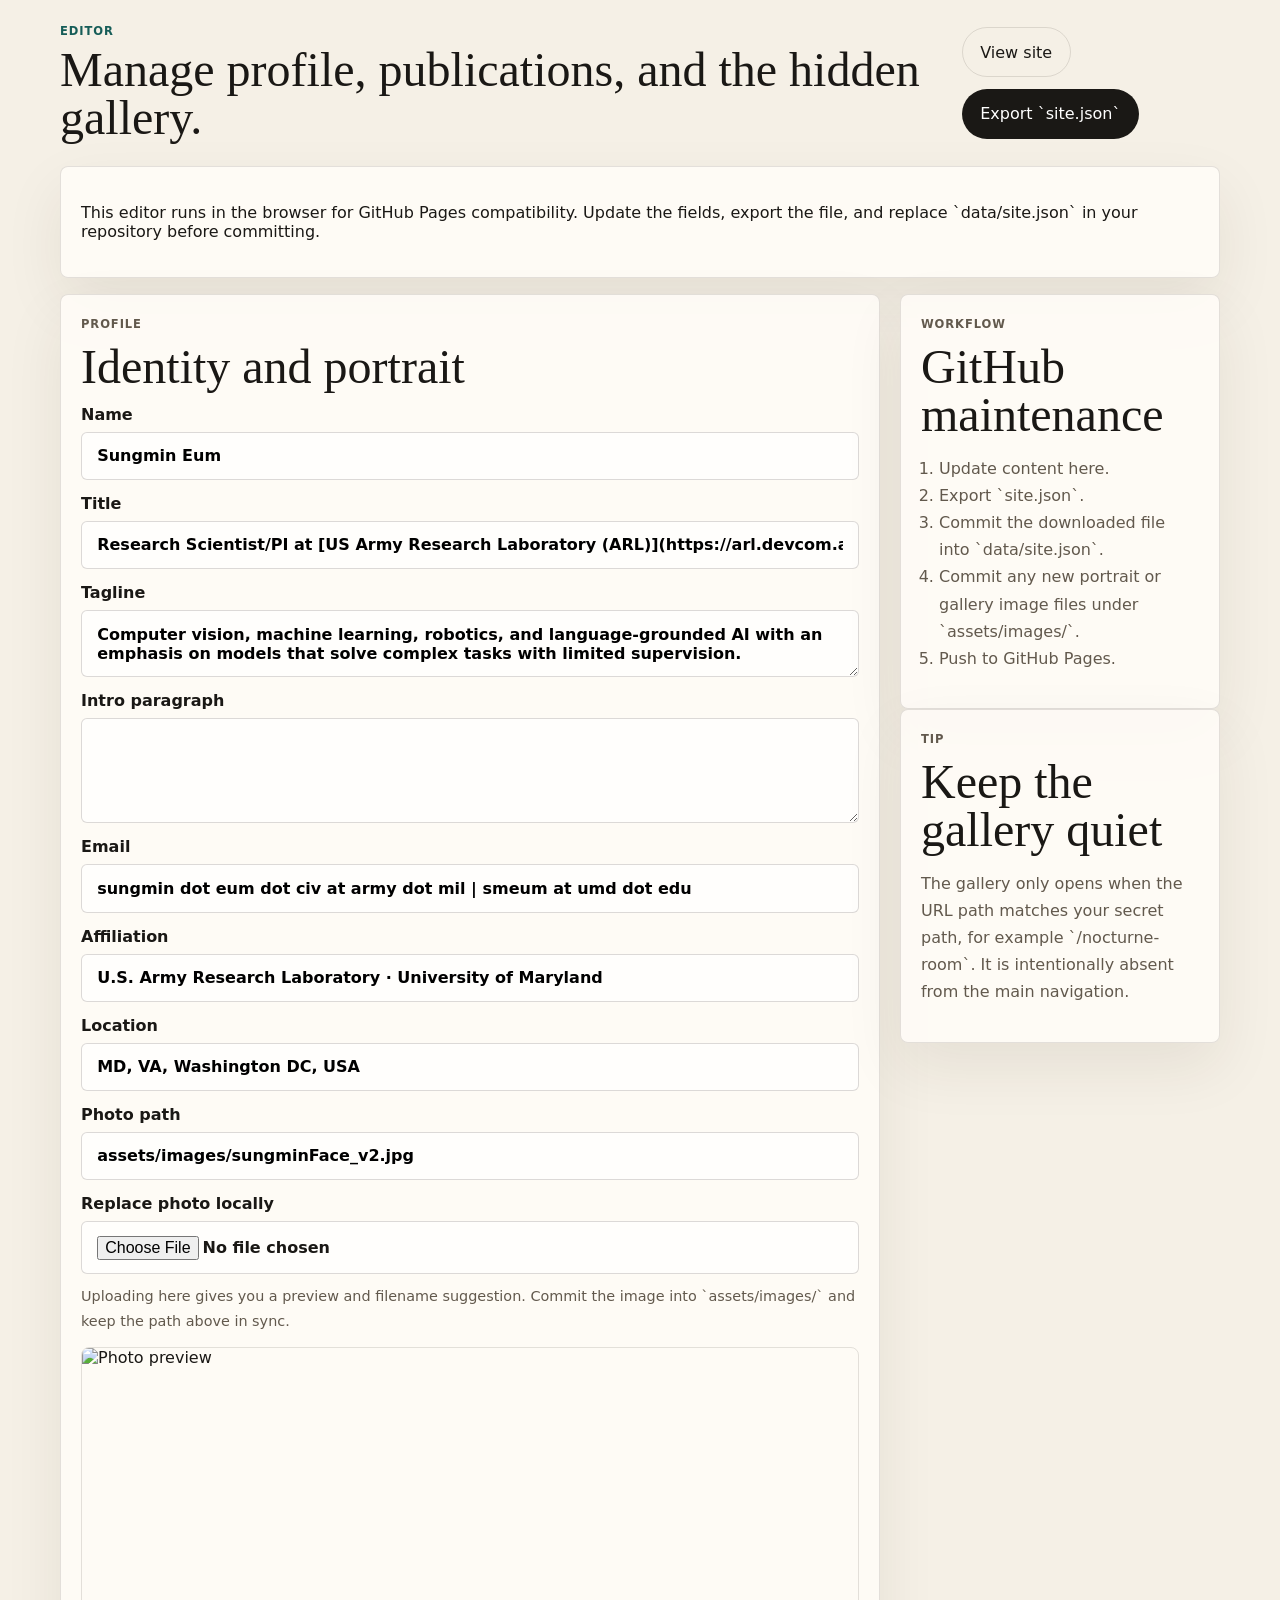
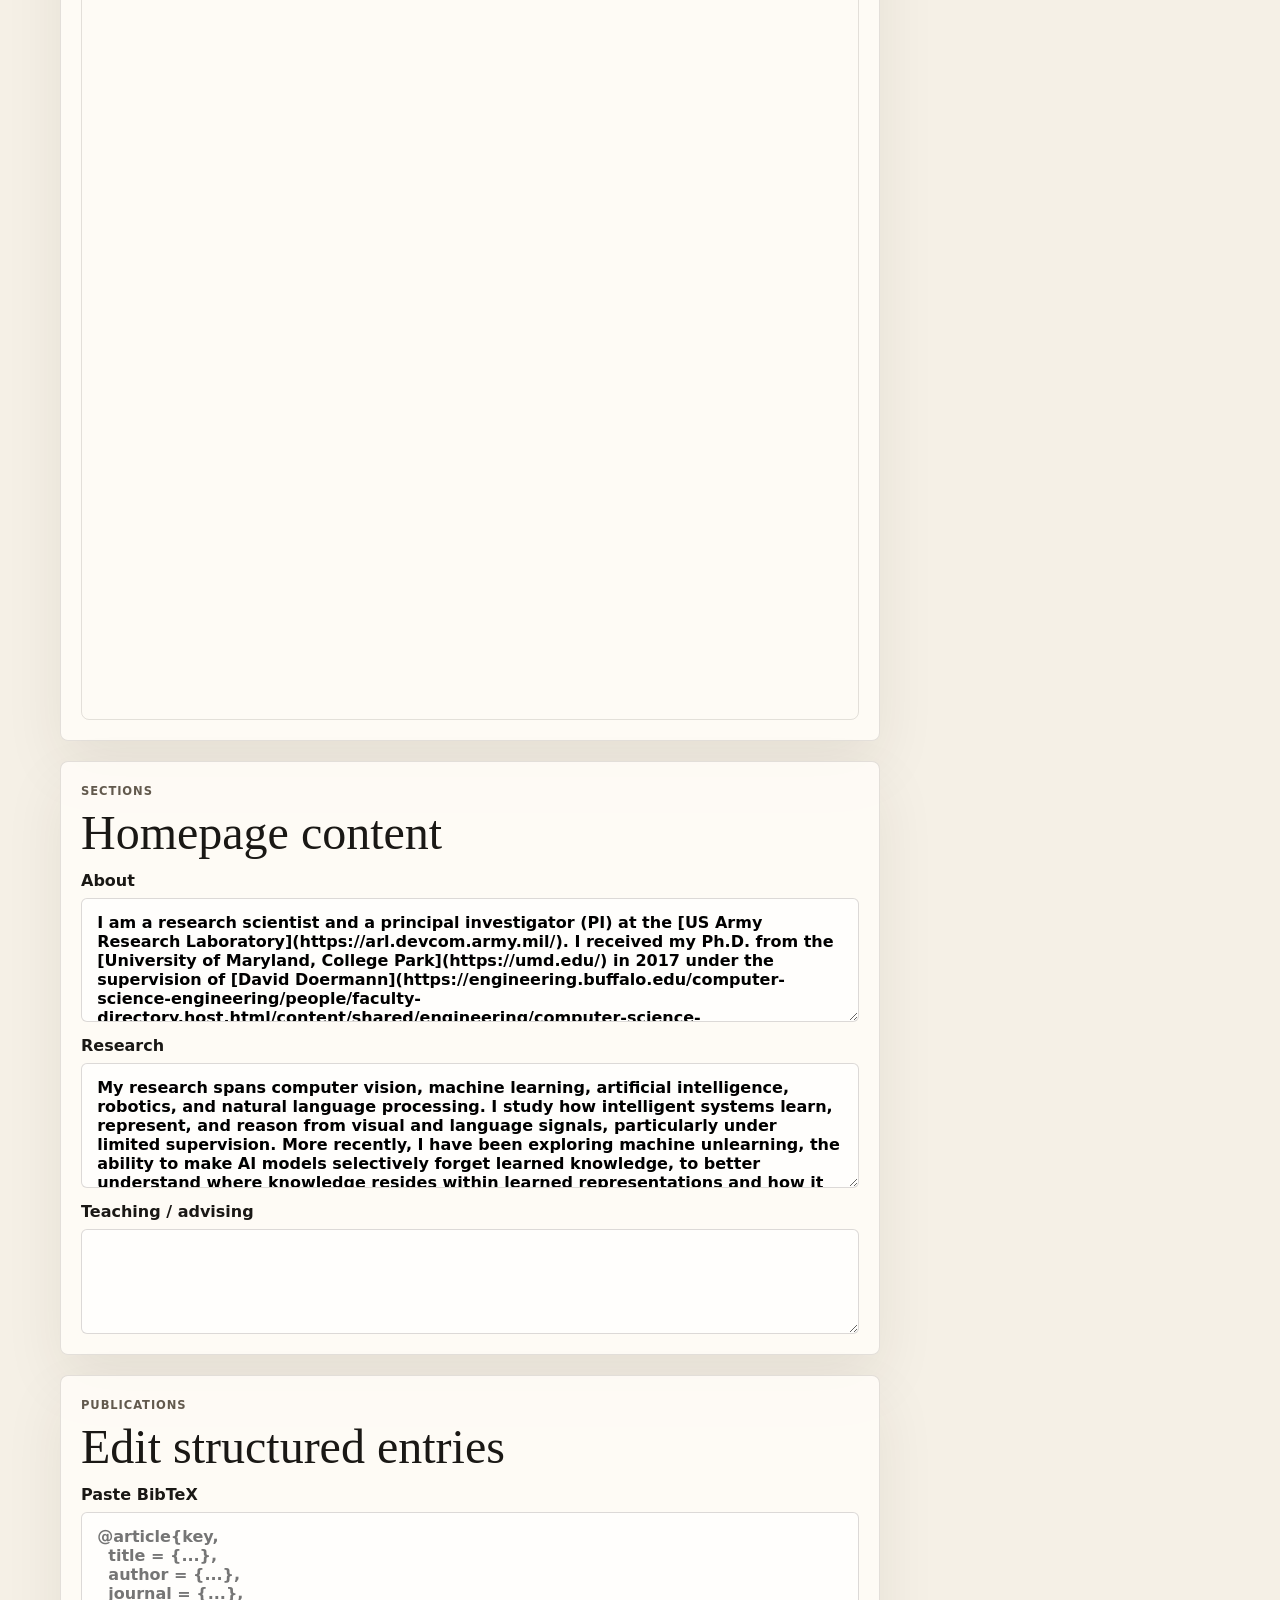
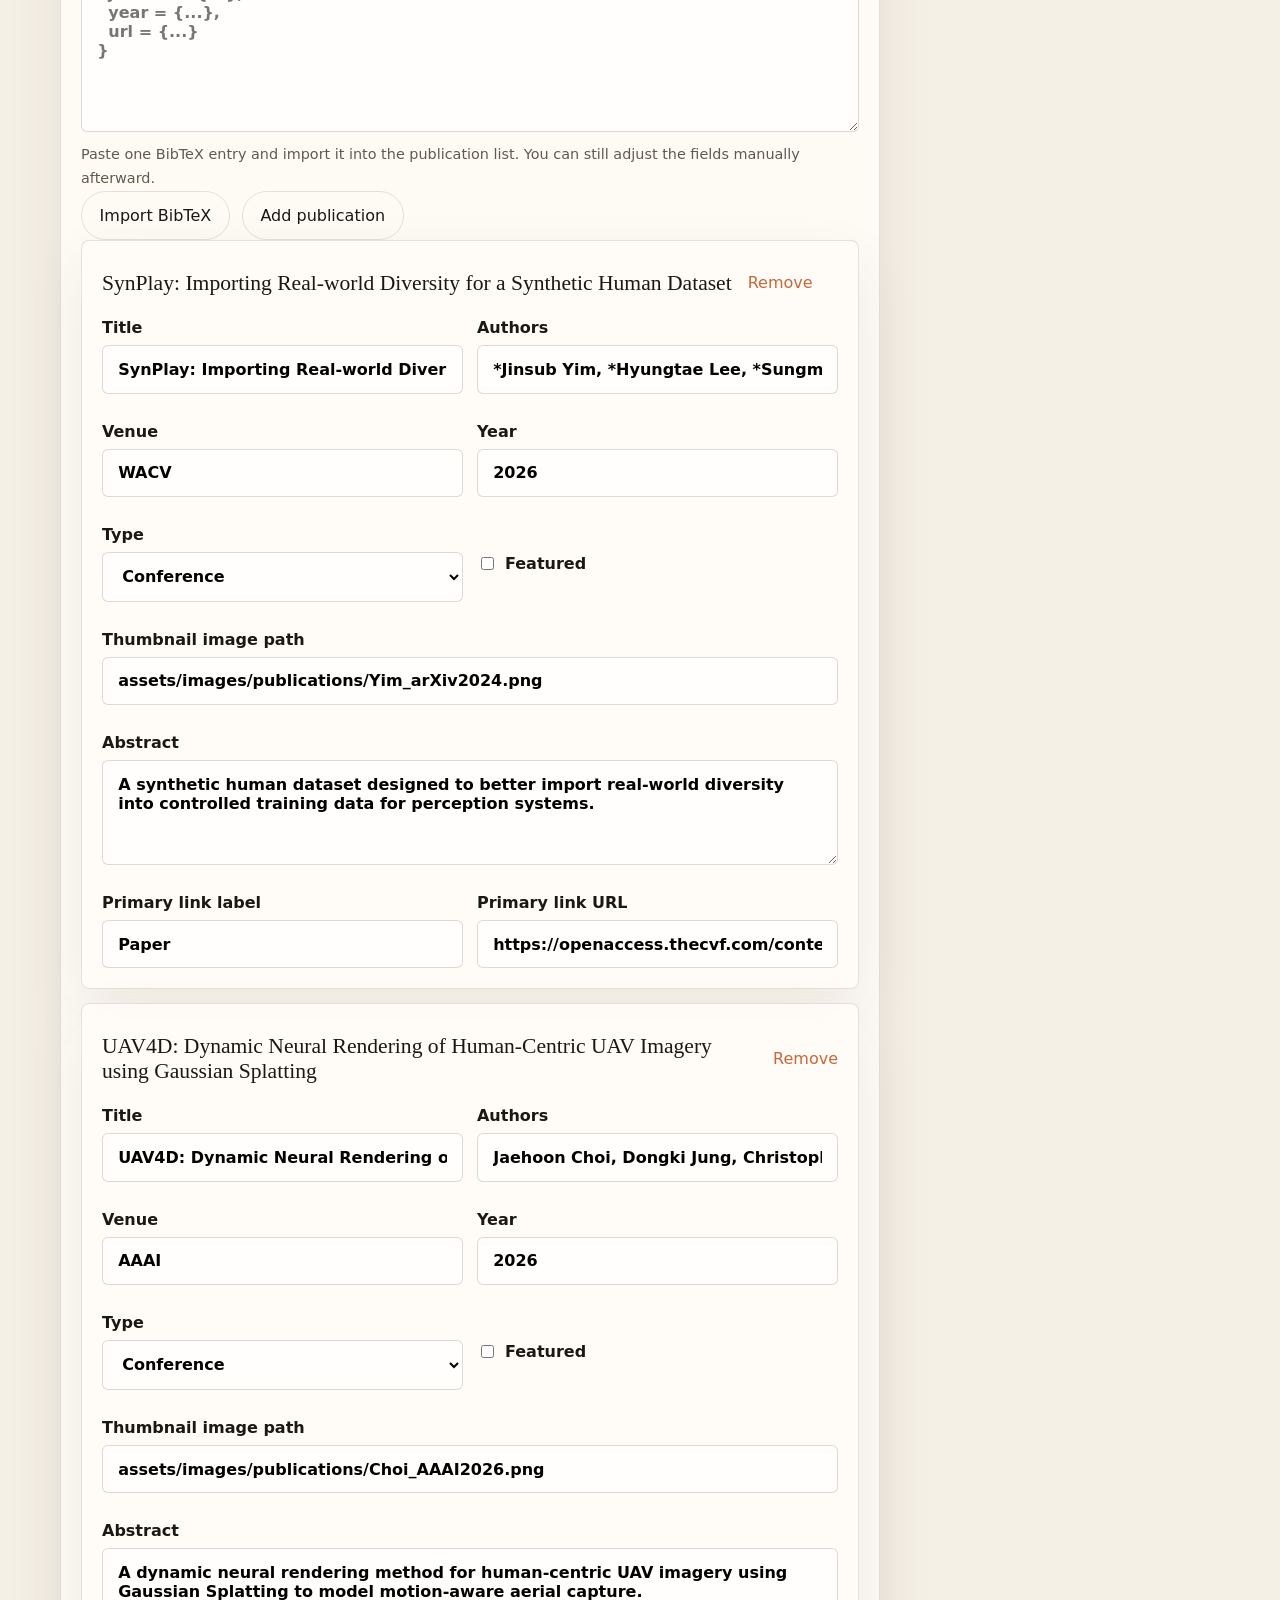
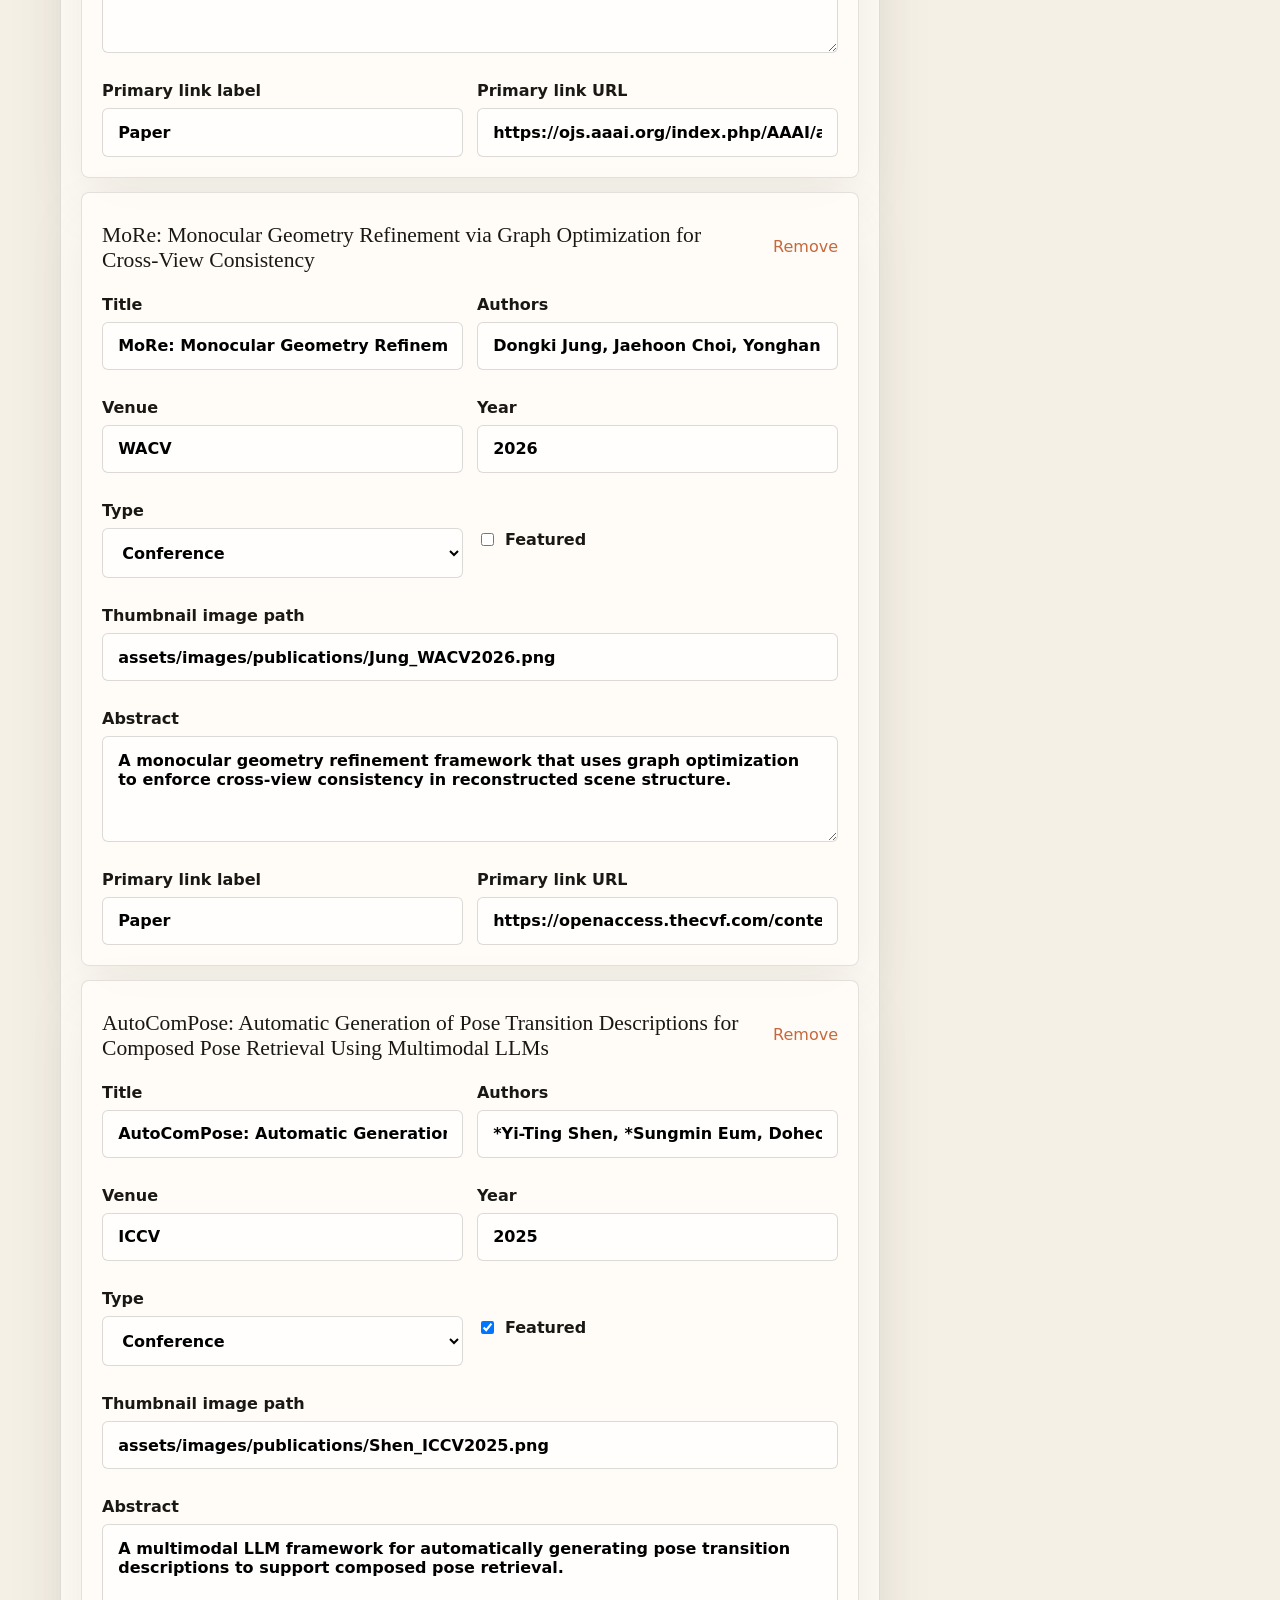
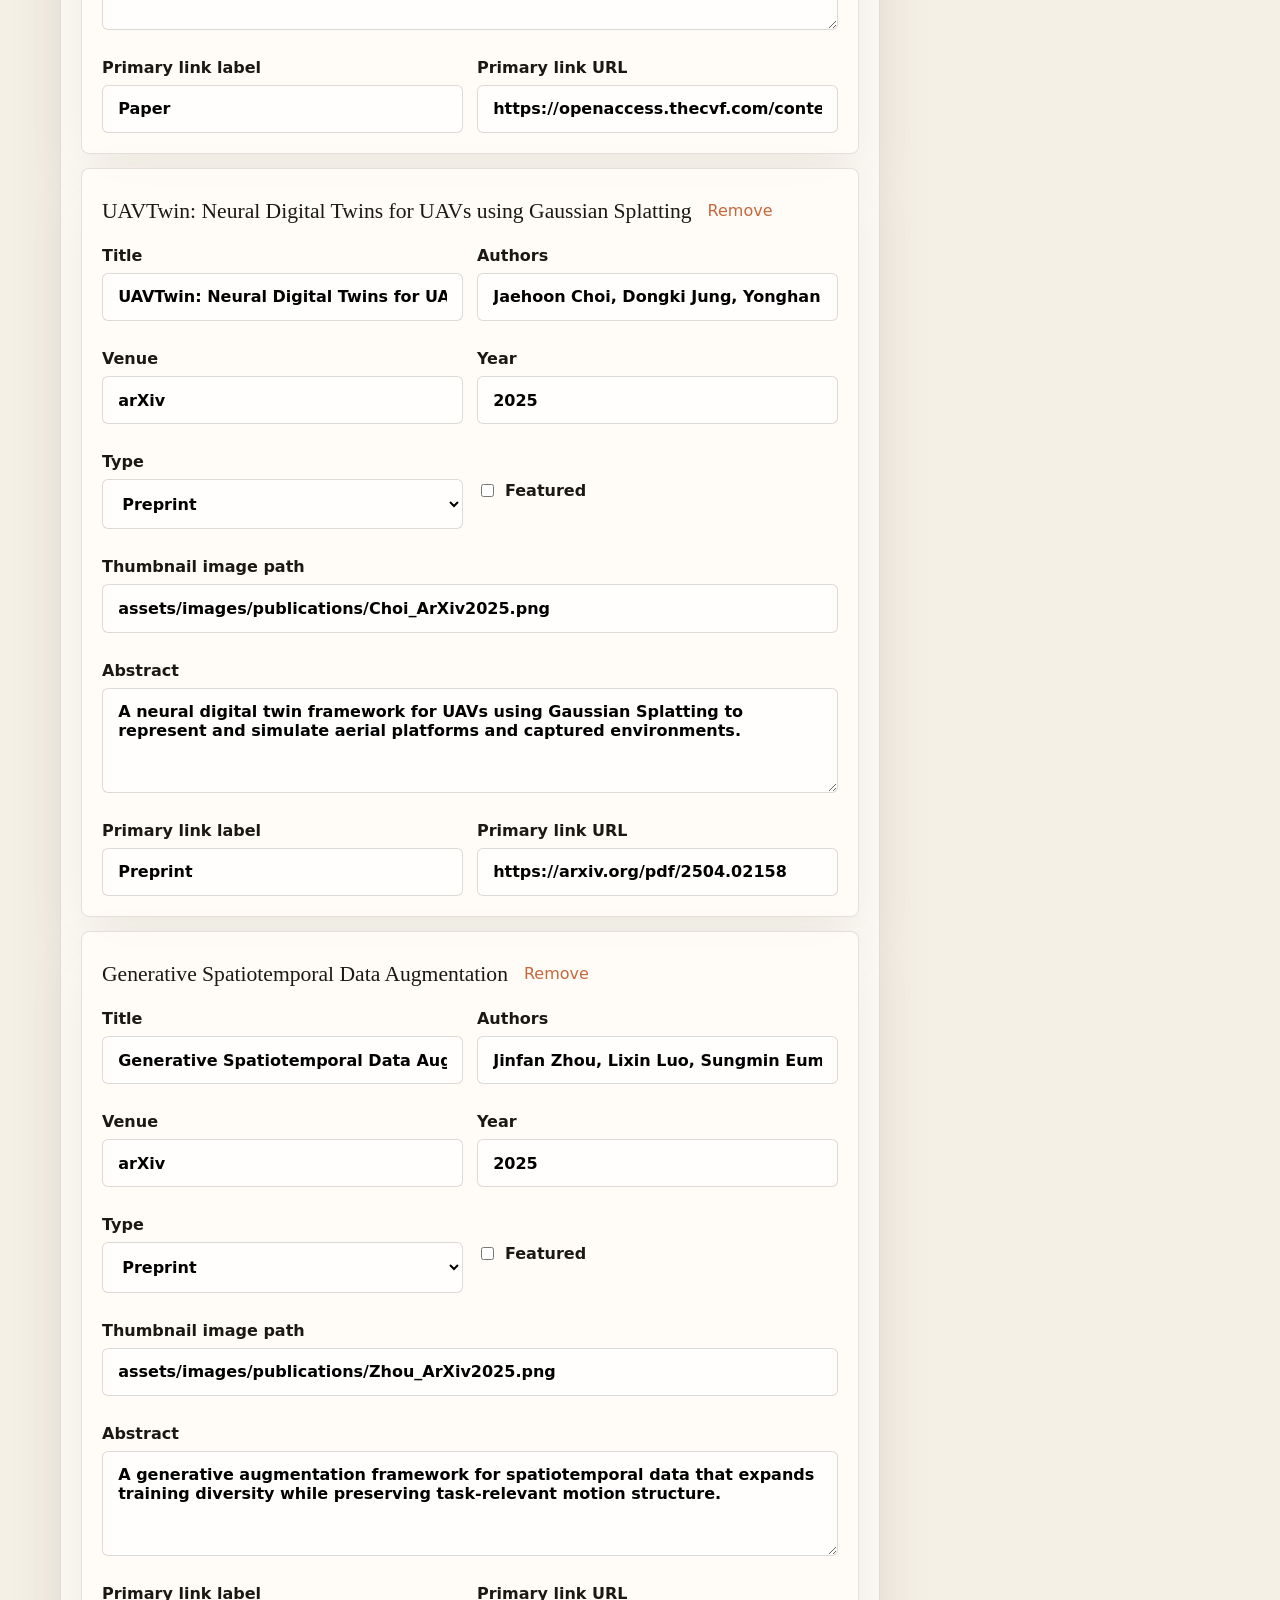
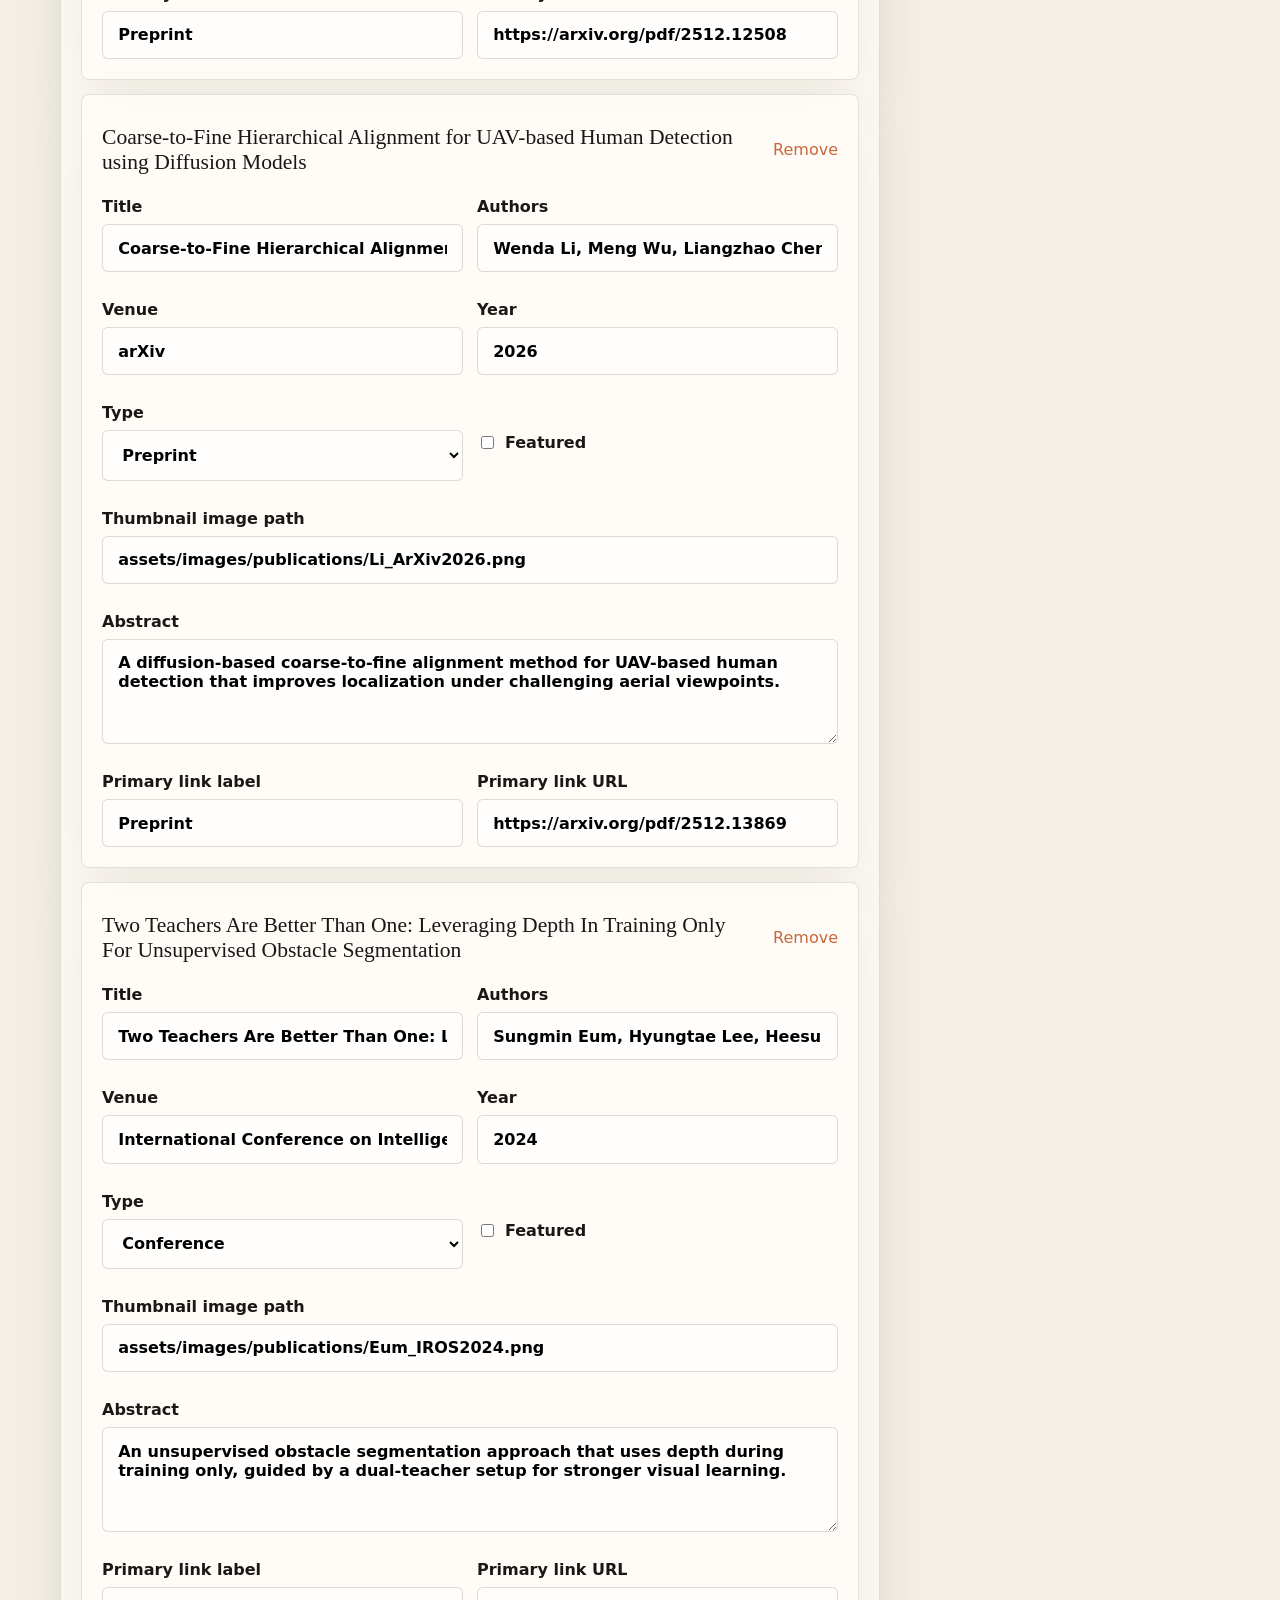
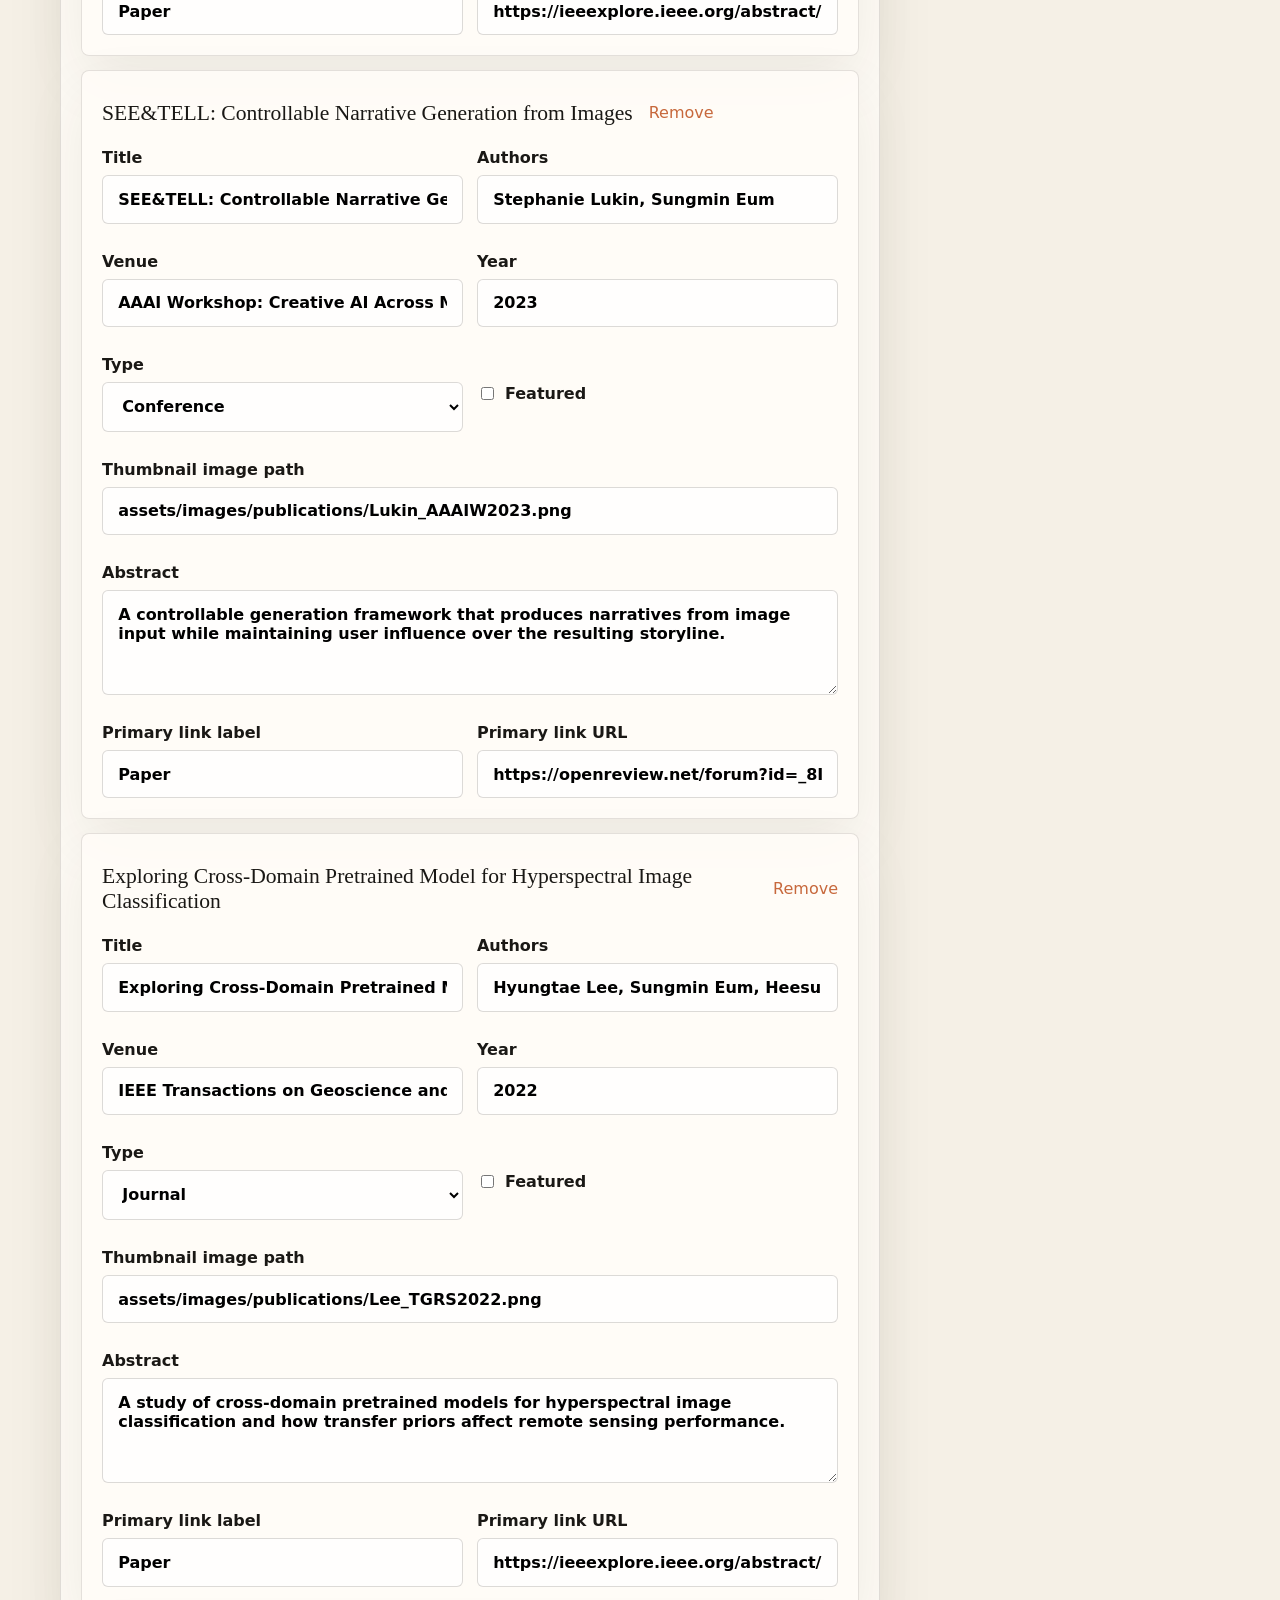
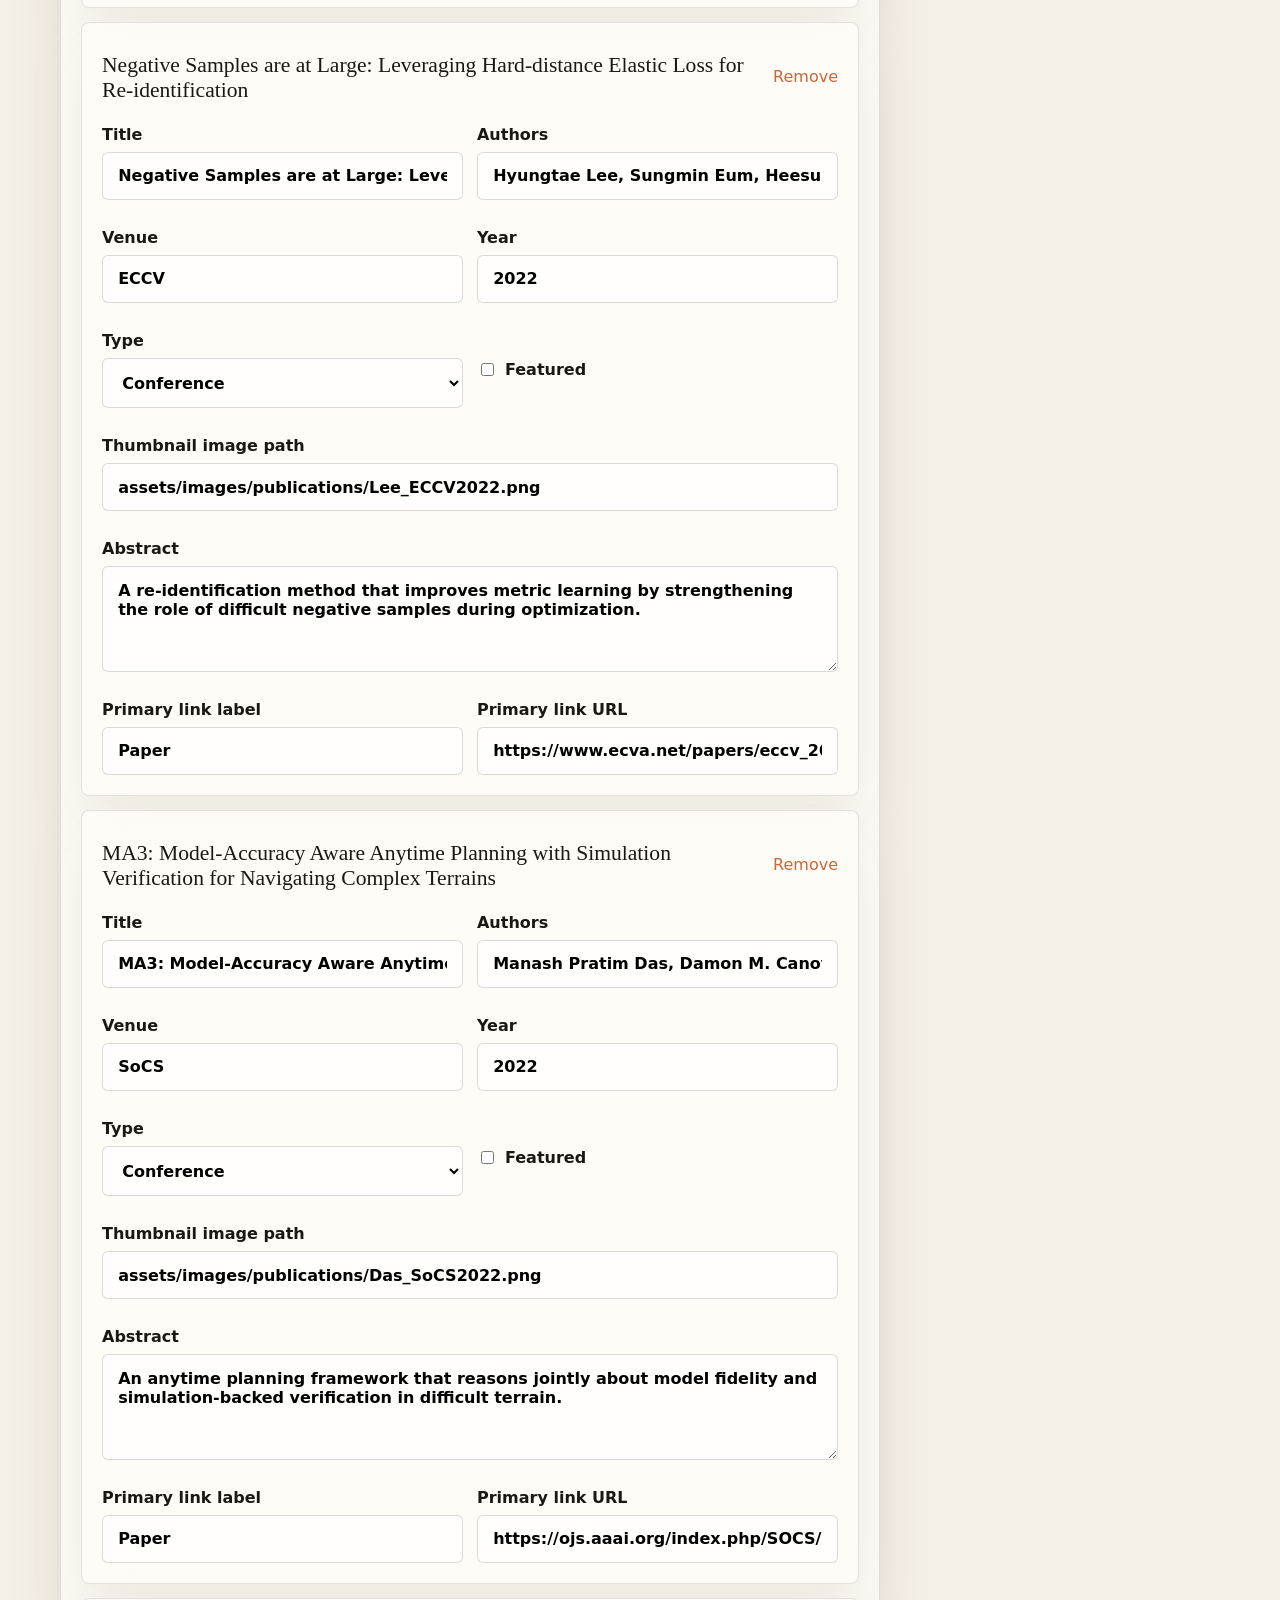
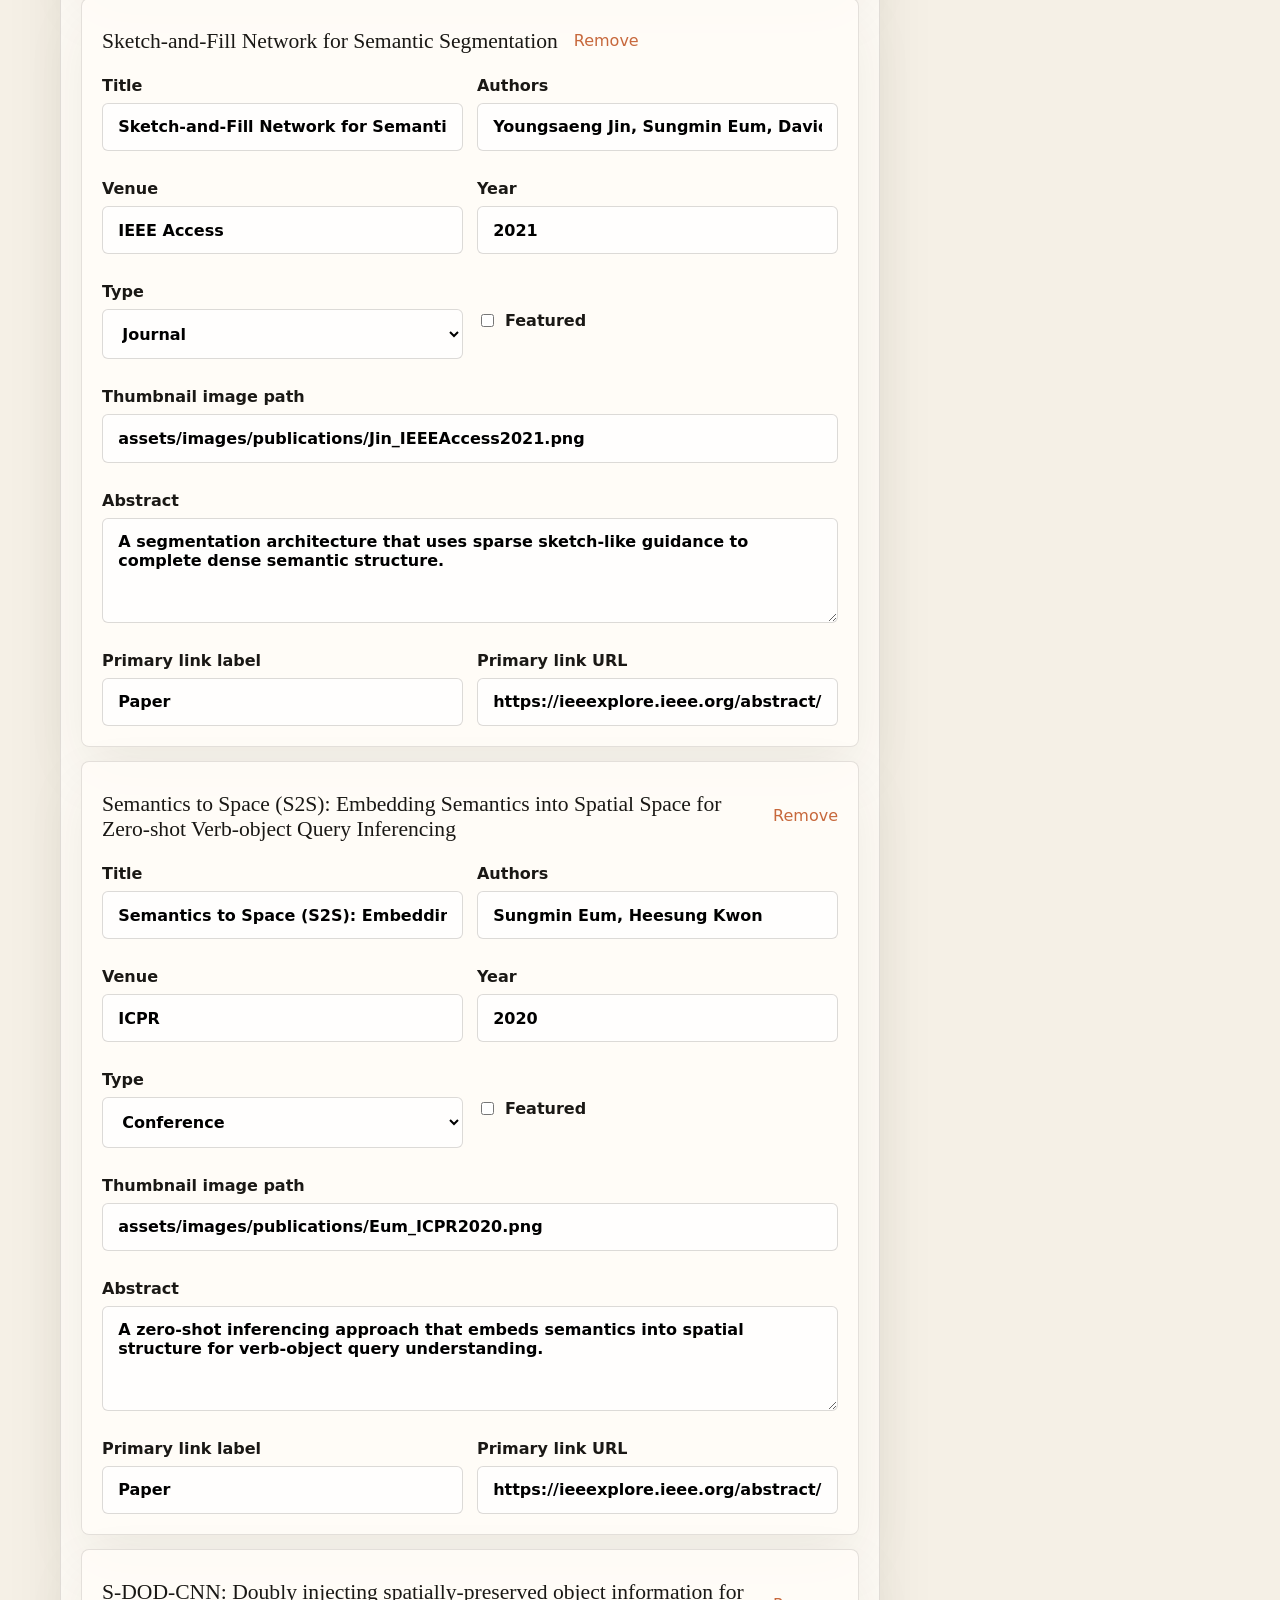
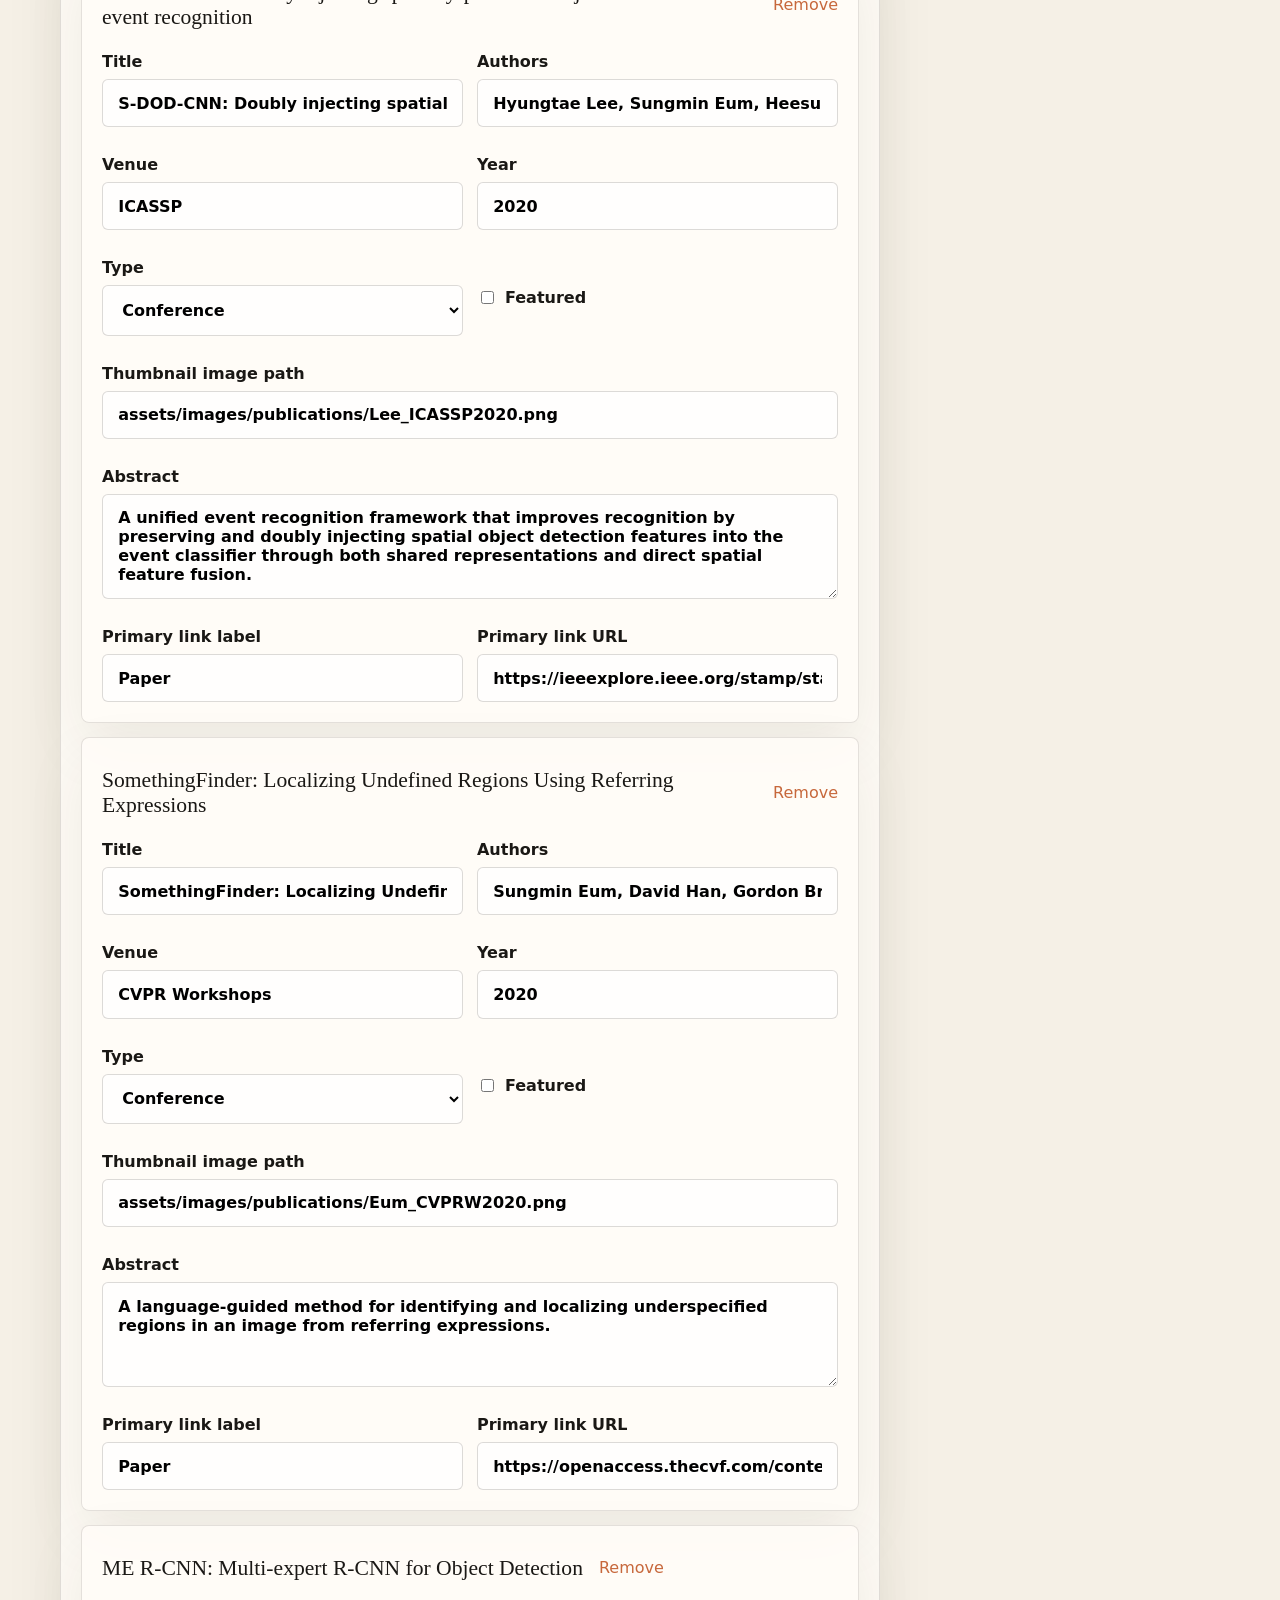
==== admin/index.html @ 0f160ba1 "initial website material" ====
<!DOCTYPE html>
<html lang="en">
  <head>
    <meta charset="UTF-8" />
    <meta name="viewport" content="width=device-width, initial-scale=1.0" />
    <title>Site Editor | Smeum</title>
    <link rel="stylesheet" href="../assets/css/styles.css" />
  </head>
  <body class="admin-body">
    <main class="admin-shell">
      <header class="admin-header">
        <div>
          <p class="eyebrow">Editor</p>
          <h1>Manage profile, publications, and the hidden gallery.</h1>
        </div>
        <div class="admin-actions">
          <a class="button secondary" href="../index.html">View site</a>
          <button class="button primary" id="download-json" type="button">Export `site.json`</button>
        </div>
      </header>

      <section class="admin-note">
        <p>
          This editor runs in the browser for GitHub Pages compatibility. Update the fields, export the file,
          and replace `data/site.json` in your repository before committing.
        </p>
      </section>

      <section class="admin-grid">
        <form id="site-form" class="editor-form">
          <div class="editor-panel">
            <div class="panel-heading">
              <p class="eyebrow">Profile</p>
              <h2>Identity and portrait</h2>
            </div>
            <label>
              Name
              <input name="profile.name" type="text" />
            </label>
            <label>
              Title
              <input name="profile.title" type="text" />
            </label>
            <label>
              Tagline
              <textarea name="profile.tagline" rows="2"></textarea>
            </label>
            <label>
              Intro paragraph
              <textarea name="profile.intro" rows="4"></textarea>
            </label>
            <label>
              Email
              <input name="profile.email" type="email" />
            </label>
            <label>
              Affiliation
              <input name="profile.affiliation" type="text" />
            </label>
            <label>
              Location
              <input name="profile.location" type="text" />
            </label>
            <label>
              Photo path
              <input name="profile.photo" type="text" />
            </label>
            <label>
              Replace photo locally
              <input id="photo-upload" type="file" accept="image/*" />
            </label>
            <p class="field-hint">
              Uploading here gives you a preview and filename suggestion. Commit the image into `assets/images/` and keep the path above in sync.
            </p>
            <div class="photo-preview-wrap">
              <img id="photo-preview" alt="Photo preview" />
            </div>
          </div>

          <div class="editor-panel">
            <div class="panel-heading">
              <p class="eyebrow">Sections</p>
              <h2>Homepage content</h2>
            </div>
            <label>
              About
              <textarea name="sections.about" rows="5"></textarea>
            </label>
            <label>
              Research
              <textarea name="sections.research" rows="5"></textarea>
            </label>
            <label>
              Teaching / advising
              <textarea name="sections.teaching" rows="4"></textarea>
            </label>
          </div>

          <div class="editor-panel full-width">
            <div class="panel-heading">
              <p class="eyebrow">Publications</p>
              <h2>Edit structured entries</h2>
            </div>
            <label>
              Paste BibTeX
              <textarea id="bibtex-input" rows="10" placeholder="@article{key,&#10;  title = {...},&#10;  author = {...},&#10;  journal = {...},&#10;  year = {...},&#10;  url = {...}&#10;}"></textarea>
            </label>
            <p class="field-hint">
              Paste one BibTeX entry and import it into the publication list. You can still adjust the fields manually afterward.
            </p>
            <div class="panel-actions">
              <button class="button secondary" id="import-bibtex" type="button">Import BibTeX</button>
              <button class="button secondary" id="add-publication" type="button">Add publication</button>
            </div>
            <div id="publication-editor-list" class="stack-list"></div>
          </div>

          <div class="editor-panel full-width">
            <div class="panel-heading">
              <p class="eyebrow">Hidden gallery</p>
              <h2>Private collections</h2>
            </div>
            <label>
              Secret path
              <input name="gallery.secretPath" type="text" />
            </label>
            <label>
              Gallery intro
              <textarea name="gallery.intro" rows="3"></textarea>
            </label>
            <div class="panel-actions">
              <button class="button secondary" id="add-collection" type="button">Add collection</button>
            </div>
            <div id="gallery-editor-list" class="stack-list"></div>
          </div>
        </form>

        <aside class="admin-sidebar">
          <div class="editor-panel">
            <div class="panel-heading">
              <p class="eyebrow">Workflow</p>
              <h2>GitHub maintenance</h2>
            </div>
            <ol class="workflow-list">
              <li>Update content here.</li>
              <li>Export `site.json`.</li>
              <li>Commit the downloaded file into `data/site.json`.</li>
              <li>Commit any new portrait or gallery image files under `assets/images/`.</li>
              <li>Push to GitHub Pages.</li>
            </ol>
          </div>
          <div class="editor-panel">
            <div class="panel-heading">
              <p class="eyebrow">Tip</p>
              <h2>Keep the gallery quiet</h2>
            </div>
            <p>
              The gallery only opens when the URL path matches your secret path, for example `/nocturne-room`.
              It is intentionally absent from the main navigation.
            </p>
          </div>
        </aside>
      </section>
    </main>

    <template id="publication-editor-template">
      <section class="editor-item">
        <div class="editor-item-head">
          <h3>Publication</h3>
          <button class="text-button remove-item" type="button">Remove</button>
        </div>
        <div class="editor-item-grid">
          <label>Title<input data-field="title" type="text" /></label>
          <label>Authors<input data-field="authors" type="text" /></label>
          <label>Venue<input data-field="venue" type="text" /></label>
          <label>Year<input data-field="year" type="number" /></label>
          <label>
            Type
            <select data-field="type">
              <option>Conference</option>
              <option>Journal</option>
              <option>Preprint</option>
              <option>Workshop</option>
            </select>
          </label>
          <label class="checkbox-row"><input data-field="featured" type="checkbox" /> Featured</label>
          <label class="full-span">Thumbnail image path<input data-field="image" type="text" /></label>
          <label class="full-span">Abstract<textarea data-field="abstract" rows="4"></textarea></label>
          <label>Primary link label<input data-field="linkLabel" type="text" /></label>
          <label>Primary link URL<input data-field="linkUrl" type="text" /></label>
        </div>
      </section>
    </template>

    <template id="gallery-editor-template">
      <section class="editor-item">
        <div class="editor-item-head">
          <h3>Collection</h3>
          <button class="text-button remove-item" type="button">Remove</button>
        </div>
        <div class="editor-item-grid">
          <label>Title<input data-field="title" type="text" /></label>
          <label>Year<input data-field="year" type="text" /></label>
          <label class="full-span">Description<textarea data-field="description" rows="3"></textarea></label>
          <label class="full-span">Cover path<input data-field="cover" type="text" /></label>
        </div>
      </section>
    </template>

    <script type="module" src="../assets/js/admin.js"></script>
  </body>
</html>
---- assets/css/styles.css ----
:root {
  --bg: #f3efe7;
  --paper: rgba(255, 252, 247, 0.88);
  --paper-strong: #fffaf2;
  --ink: #1a1815;
  --muted: #62594d;
  --line: rgba(39, 30, 19, 0.12);
  --accent: #165d58;
  --accent-soft: #dcebe7;
  --accent-warm: #c7683c;
  --shadow: 0 24px 60px rgba(56, 37, 18, 0.08);
  --radius: 8px;
  --content-width: min(1160px, calc(100vw - 48px));
  --reading-width: 980px;
}

* {
  box-sizing: border-box;
}

html {
  scroll-behavior: smooth;
}

body {
  margin: 0;
  font-family: Inter, ui-sans-serif, system-ui, -apple-system, BlinkMacSystemFont, 'Segoe UI', sans-serif;
  color: var(--ink);
  background:
    radial-gradient(circle at top left, rgba(199, 104, 60, 0.08), transparent 28%),
    linear-gradient(180deg, #f8f4ec 0%, var(--bg) 100%);
}

img {
  max-width: 100%;
  display: block;
}

a {
  color: inherit;
  text-decoration: none;
}

button,
input,
textarea,
select {
  font: inherit;
}

.site-shell,
.admin-shell {
  width: var(--content-width);
  margin: 0 auto;
}

.topbar,
.admin-header {
  display: flex;
  align-items: center;
  justify-content: flex-end;
  gap: 24px;
  padding: 24px 0;
}

.topbar {
  position: sticky;
  top: 0;
  z-index: 20;
  backdrop-filter: blur(14px);
  background: rgba(243, 239, 231, 0.8);
  border-bottom: 1px solid rgba(39, 30, 19, 0.06);
}

h1,
h2,
h3 {
  font-family: 'Iowan Old Style', 'Palatino Linotype', 'Book Antiqua', Palatino, 'Times New Roman', serif;
  font-weight: 400;
}

.main-nav,
.overview-grid,
.pub-controls,
.admin-actions,
.panel-actions {
  display: flex;
  flex-wrap: wrap;
  gap: 12px;
}

.main-nav a,
.overview-grid a {
  color: var(--muted);
}

.hero {
  padding: 42px 0 22px;
  min-height: auto;
}

.hero-main {
  display: grid;
  grid-template-columns: 160px minmax(0, 1fr);
  gap: 24px;
  align-items: center;
  max-width: var(--reading-width);
  margin: 0 auto;
}

.section-grid {
  display: grid;
  grid-template-columns: minmax(0, 1.3fr) minmax(320px, 0.9fr);
  gap: 36px;
}

.hero-copy h1 {
  font-size: clamp(2.5rem, 5vw, 4.2rem);
  line-height: 0.98;
  margin: 8px 0 12px;
  max-width: 12ch;
}

.hero-title {
  font-size: 1.2rem;
  line-height: 1.45;
  max-width: 38rem;
  color: var(--muted);
  margin: 0 0 10px;
}

.hero-inline-link {
  color: var(--accent);
  text-decoration: none;
  font-weight: 600;
  transition: color 180ms ease, opacity 180ms ease;
}

.hero-inline-link:hover {
  color: var(--accent-warm);
  opacity: 0.92;
}

.hero-email {
  margin: 0 0 14px;
  color: var(--accent);
  font-size: 0.94rem;
  line-height: 1.6;
}

.email-separator {
  color: rgba(22, 93, 88, 0.42);
}

.hero-intro {
  max-width: 42rem;
  margin-bottom: 0;
}

.hero-intro,
.prose,
.publication-abstract,
.gallery-intro,
.news-item p,
.editor-panel p,
.workflow-list {
  color: var(--muted);
  line-height: 1.7;
}

.inline-content-link {
  color: var(--accent);
  font-weight: 500;
  text-decoration: none;
}

.inline-content-link:hover {
  color: var(--accent-warm);
}

.eyebrow {
  margin: 0;
  text-transform: uppercase;
  letter-spacing: 0.08em;
  font-size: 0.72rem;
  color: var(--accent);
  font-weight: 700;
}

.button,
.chip,
.text-button {
  border-radius: 999px;
  border: 1px solid transparent;
  cursor: pointer;
  transition: 180ms ease;
}

.button {
  padding: 0.9rem 1.1rem;
}

.button.primary {
  background: var(--ink);
  color: white;
}

.button.secondary,
.chip {
  background: transparent;
  border-color: var(--line);
  color: var(--ink);
}

.chip.active,
.button.secondary:hover,
.chip:hover {
  background: var(--paper-strong);
  border-color: rgba(22, 93, 88, 0.35);
}

.text-button {
  background: none;
  border: 0;
  color: var(--accent-warm);
  padding: 0;
}

.featured-card,
.publication-card,
.news-item,
.gallery-card,
.editor-panel,
.editor-item,
.admin-note {
  background: var(--paper);
  border: 1px solid var(--line);
  border-radius: var(--radius);
  box-shadow: var(--shadow);
}

.hero-aside {
  display: grid;
  gap: 12px;
}

.hero-aside-left {
  justify-items: start;
}

.portrait-wrap {
  aspect-ratio: 4 / 5;
  overflow: hidden;
  border-radius: var(--radius);
  border: 1px solid var(--line);
  background: linear-gradient(180deg, #e9dfd2, #d6c6b8);
}

.portrait-wrap.compact {
  max-width: 160px;
  width: 100%;
  justify-self: start;
  box-shadow: 0 16px 34px rgba(56, 37, 18, 0.08);
}

.portrait-wrap img,
.photo-preview-wrap img {
  width: 100%;
  height: 100%;
  object-fit: cover;
  object-position: center 18%;
}

.featured-card,
.publication-card,
.gallery-card,
.editor-panel,
.editor-item,
.admin-note,
.news-item {
  padding: 20px;
}

.overview-band,
.content-section,
.gallery-panel,
.admin-grid {
  padding: 16px 0;
}

.overview-grid {
  display: grid;
  grid-template-columns: repeat(4, minmax(0, 1fr));
  gap: 12px;
}

.overview-grid a {
  padding: 18px;
  border-top: 1px solid var(--line);
}

.content-section {
  border-top: 1px solid rgba(39, 30, 19, 0.08);
}

.single-column-section {
  display: grid;
  gap: 14px;
  max-width: var(--reading-width);
  margin: 0 auto;
  width: 100%;
}

.single-flow-copy {
  display: grid;
  gap: 18px;
}

.publication-section {
  display: grid;
  gap: 20px;
  max-width: var(--reading-width);
  margin: 0 auto;
  width: 100%;
}

.gallery-section {
  display: grid;
  gap: 18px;
  max-width: var(--reading-width);
  margin: 0 auto;
  width: 100%;
}

.gallery-content.hidden {
  display: none;
}

.publication-head {
  display: grid;
  gap: 10px;
}

.section-heading h2,
.gallery-header h2,
.admin-header h1,
.panel-heading h2 {
  margin: 8px 0 0;
  font-size: clamp(2rem, 4vw, 3rem);
  line-height: 1;
}

.split-copy {
  display: grid;
  grid-template-columns: minmax(0, 1.2fr) minmax(260px, 0.8fr);
  gap: 20px;
}

.featured-card h3,
.publication-title,
.gallery-card h3,
.editor-item-head h3 {
  margin: 10px 0 8px;
  font-size: 1.35rem;
}

.publication-list,
.gallery-grid,
.stack-list {
  display: grid;
  gap: 14px;
}

.publication-grid {
  grid-template-columns: repeat(2, minmax(0, 1fr));
  align-items: start;
}

.publication-card {
  display: grid;
  grid-template-columns: 120px minmax(0, 1fr);
  gap: 16px;
  align-items: start;
}

.publication-thumb-wrap {
  width: 120px;
}

.publication-thumb {
  width: 100%;
  aspect-ratio: 1 / 1;
  object-fit: cover;
  border-radius: 6px;
  border: 1px solid var(--line);
  background: #e7ddd0;
}

.publication-card-body {
  min-width: 0;
}

.featured-card {
  display: grid;
  grid-template-columns: 160px minmax(0, 1fr);
  gap: 20px;
  align-items: start;
}

.featured-visual {
  width: 100%;
  aspect-ratio: 1 / 1;
  border-radius: 6px;
  border: 1px solid var(--line);
  object-fit: cover;
  background: #e7ddd0;
}

.featured-copy {
  min-width: 0;
}

.publication-meta,
.gallery-meta,
.venue-line {
  color: var(--accent);
  font-size: 0.84rem;
  font-weight: 600;
}

.publication-venue {
  color: var(--accent);
}

.publication-authors {
  color: rgba(98, 89, 77, 0.78);
}

.featured-copy > p:not(.eyebrow):not(.venue-line) {
  color: rgba(98, 89, 77, 0.78);
}

.author-highlight {
  color: var(--ink);
  font-weight: 700;
  letter-spacing: 0;
}

.publication-meta {
  display: flex;
  justify-content: space-between;
  gap: 16px;
}

.publication-links {
  display: flex;
  flex-wrap: wrap;
  gap: 14px;
  margin-top: 14px;
}

.publication-links a {
  color: var(--accent);
}

.gallery-header,
.editor-item-head {
  display: flex;
  align-items: center;
  justify-content: flex-start;
  gap: 16px;
}

.gallery-toggle {
  margin-top: 10px;
  padding: 0;
  border: 0;
  background: none;
  color: var(--accent);
  font: inherit;
  font-size: 0.92rem;
  cursor: pointer;
}

.gallery-toggle:hover {
  color: var(--accent-warm);
}

.gallery-grid {
  grid-template-columns: repeat(2, minmax(0, 1fr));
  gap: 18px;
  align-items: start;
}

.gallery-card {
  display: grid;
  gap: 12px;
  padding: 14px;
  align-content: start;
}

.gallery-card img {
  width: 100%;
  height: auto;
  object-fit: contain;
  border-radius: 6px;
  border: 1px solid var(--line);
  background: rgba(255, 250, 242, 0.72);
}

.gallery-card h3 {
  margin: 0 0 6px;
}

.gallery-card p {
  margin: 0;
}

.site-footer {
  max-width: var(--reading-width);
  margin: 28px auto 40px;
  padding-top: 12px;
  border-top: 1px solid rgba(39, 30, 19, 0.08);
}

.visitor-map {
  display: flex;
  justify-content: flex-end;
  opacity: 0.72;
  transform: scale(0.10);
  transform-origin: right top;
  max-height: 88px;
  overflow: hidden;
}

.admin-body {
  background: #f5f0e6;
}

.admin-grid {
  display: grid;
  grid-template-columns: minmax(0, 1.3fr) 320px;
  gap: 20px;
  align-items: start;
}

.editor-form {
  display: grid;
  gap: 20px;
}

.editor-panel.full-width {
  width: 100%;
}

.editor-panel label,
.editor-item-grid label {
  display: grid;
  gap: 8px;
  margin-top: 14px;
  color: var(--ink);
  font-weight: 600;
}

.editor-item-grid {
  display: grid;
  grid-template-columns: repeat(2, minmax(0, 1fr));
  gap: 14px;
}

.full-span {
  grid-column: 1 / -1;
}

input,
textarea,
select {
  width: 100%;
  border-radius: 6px;
  border: 1px solid rgba(39, 30, 19, 0.16);
  padding: 0.85rem 0.95rem;
  background: rgba(255, 255, 255, 0.72);
}

.checkbox-row {
  grid-auto-flow: column;
  justify-content: start;
  align-items: center;
}

.checkbox-row input {
  width: auto;
}

.photo-preview-wrap {
  margin-top: 14px;
  aspect-ratio: 4 / 5;
  border-radius: var(--radius);
  overflow: hidden;
  border: 1px solid var(--line);
}

.field-hint {
  margin: 10px 0 0;
  font-size: 0.9rem;
}

.workflow-list {
  padding-left: 18px;
}

@media (max-width: 980px) {
  .hero-main,
  .section-grid,
  .admin-grid,
  .split-copy,
  .gallery-card {
    grid-template-columns: 1fr;
  }

  .hero-main {
    align-items: start;
  }

  .sticky-heading {
    position: static;
  }

  .overview-grid,
  .gallery-grid,
  .publication-grid {
    grid-template-columns: 1fr 1fr;
  }

  .portrait-wrap.compact {
    justify-self: start;
    max-width: 220px;
  }

}

@media (max-width: 720px) {
  :root {
    --content-width: min(100vw - 28px, 1000px);
  }

  .topbar,
  .admin-header,
  .gallery-header,
  .editor-item-head {
    align-items: flex-start;
    flex-direction: column;
  }

  .main-nav,
  .overview-grid,
  .gallery-grid,
  .editor-item-grid,
  .publication-grid {
    grid-template-columns: 1fr;
  }

  .hero {
    min-height: auto;
    padding-top: 28px;
  }

  .hero-copy h1 {
    font-size: 3rem;
  }

  .publication-card,
  .featured-card {
    grid-template-columns: 1fr;
  }

  .publication-thumb-wrap {
    width: 100%;
  }
}
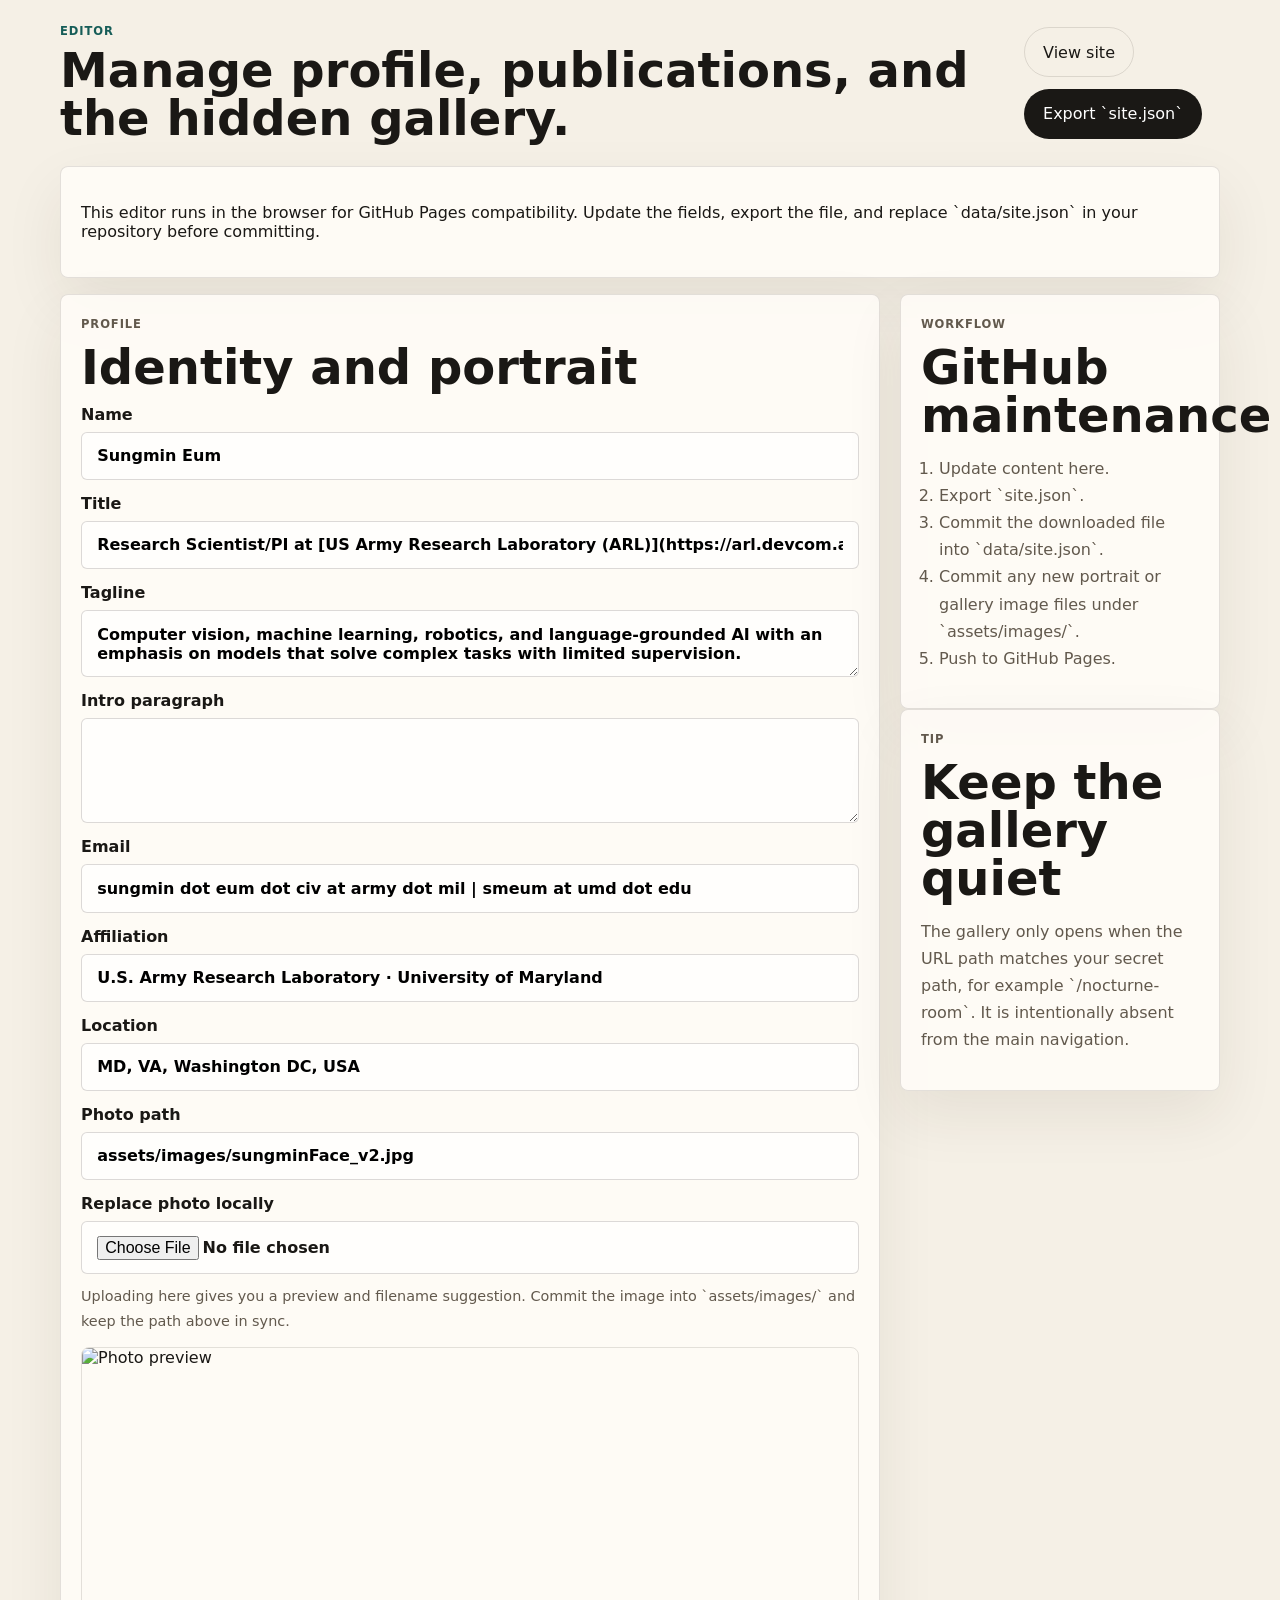
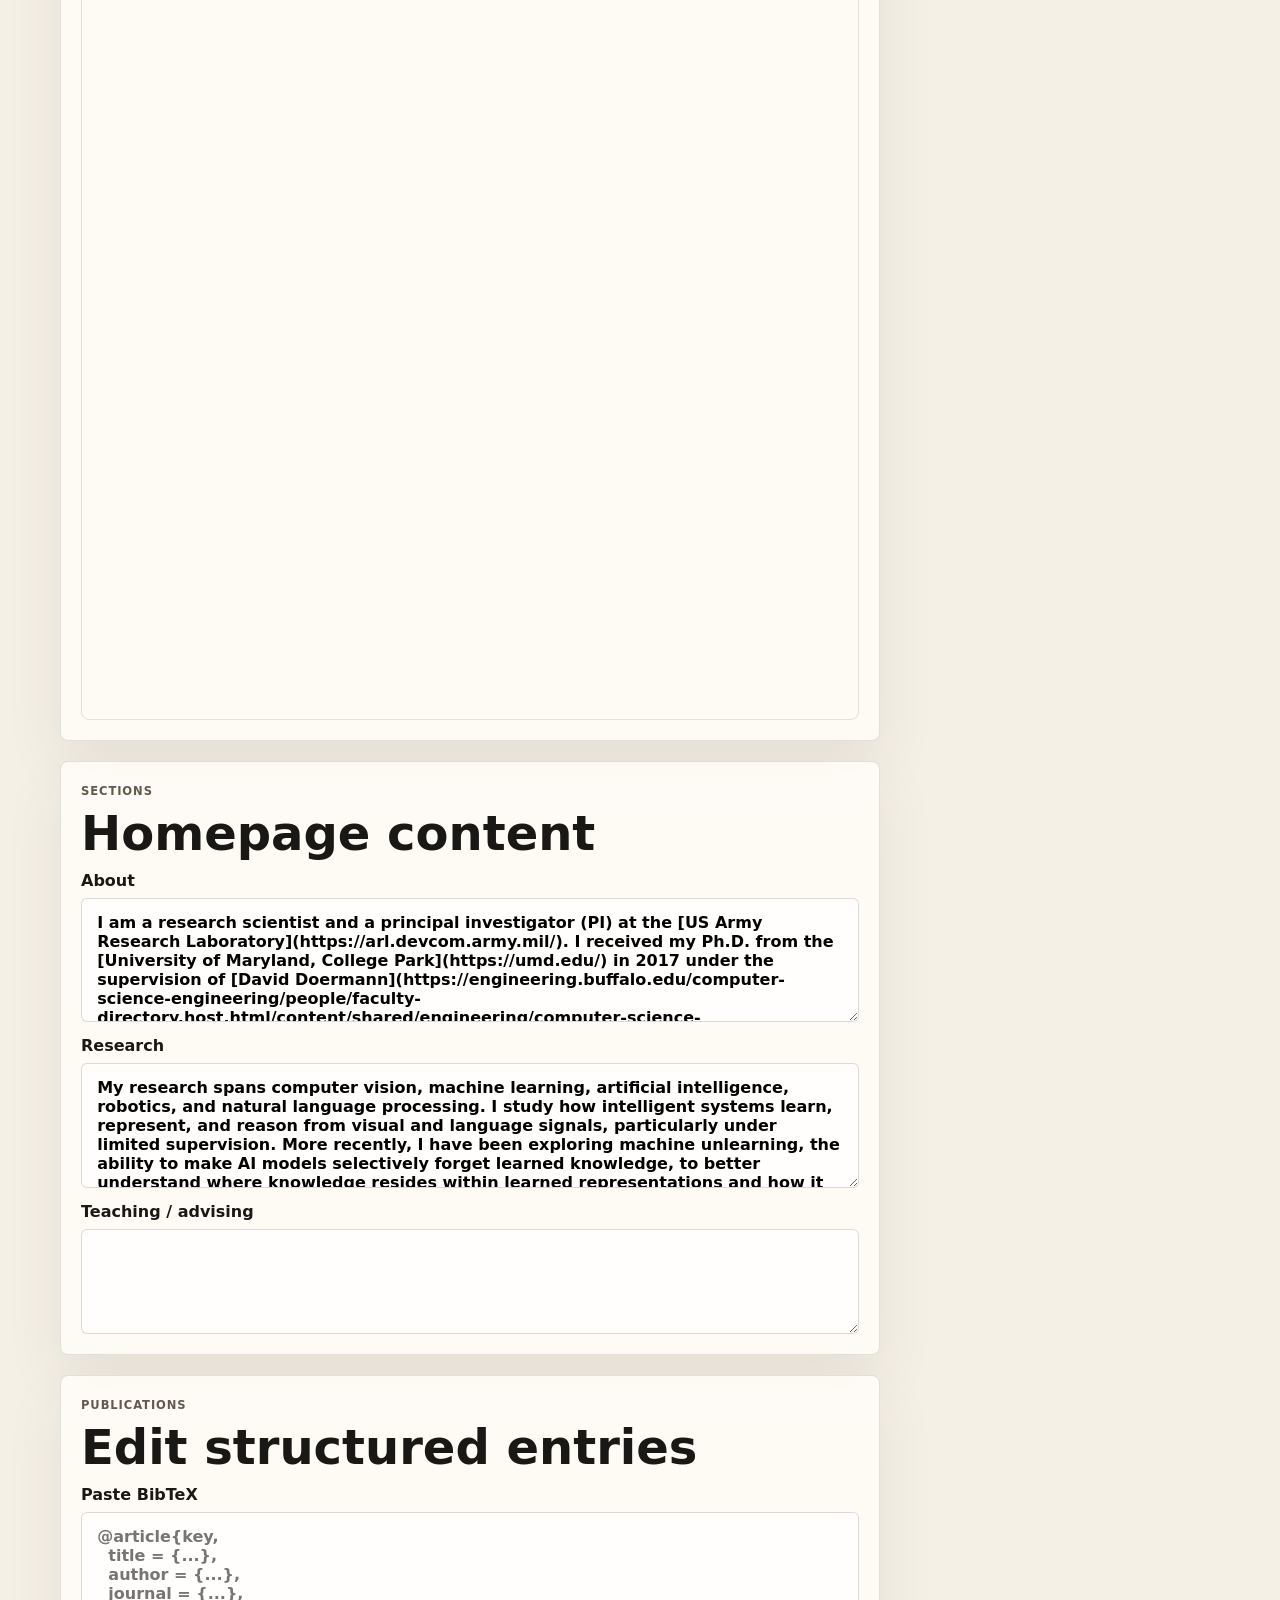
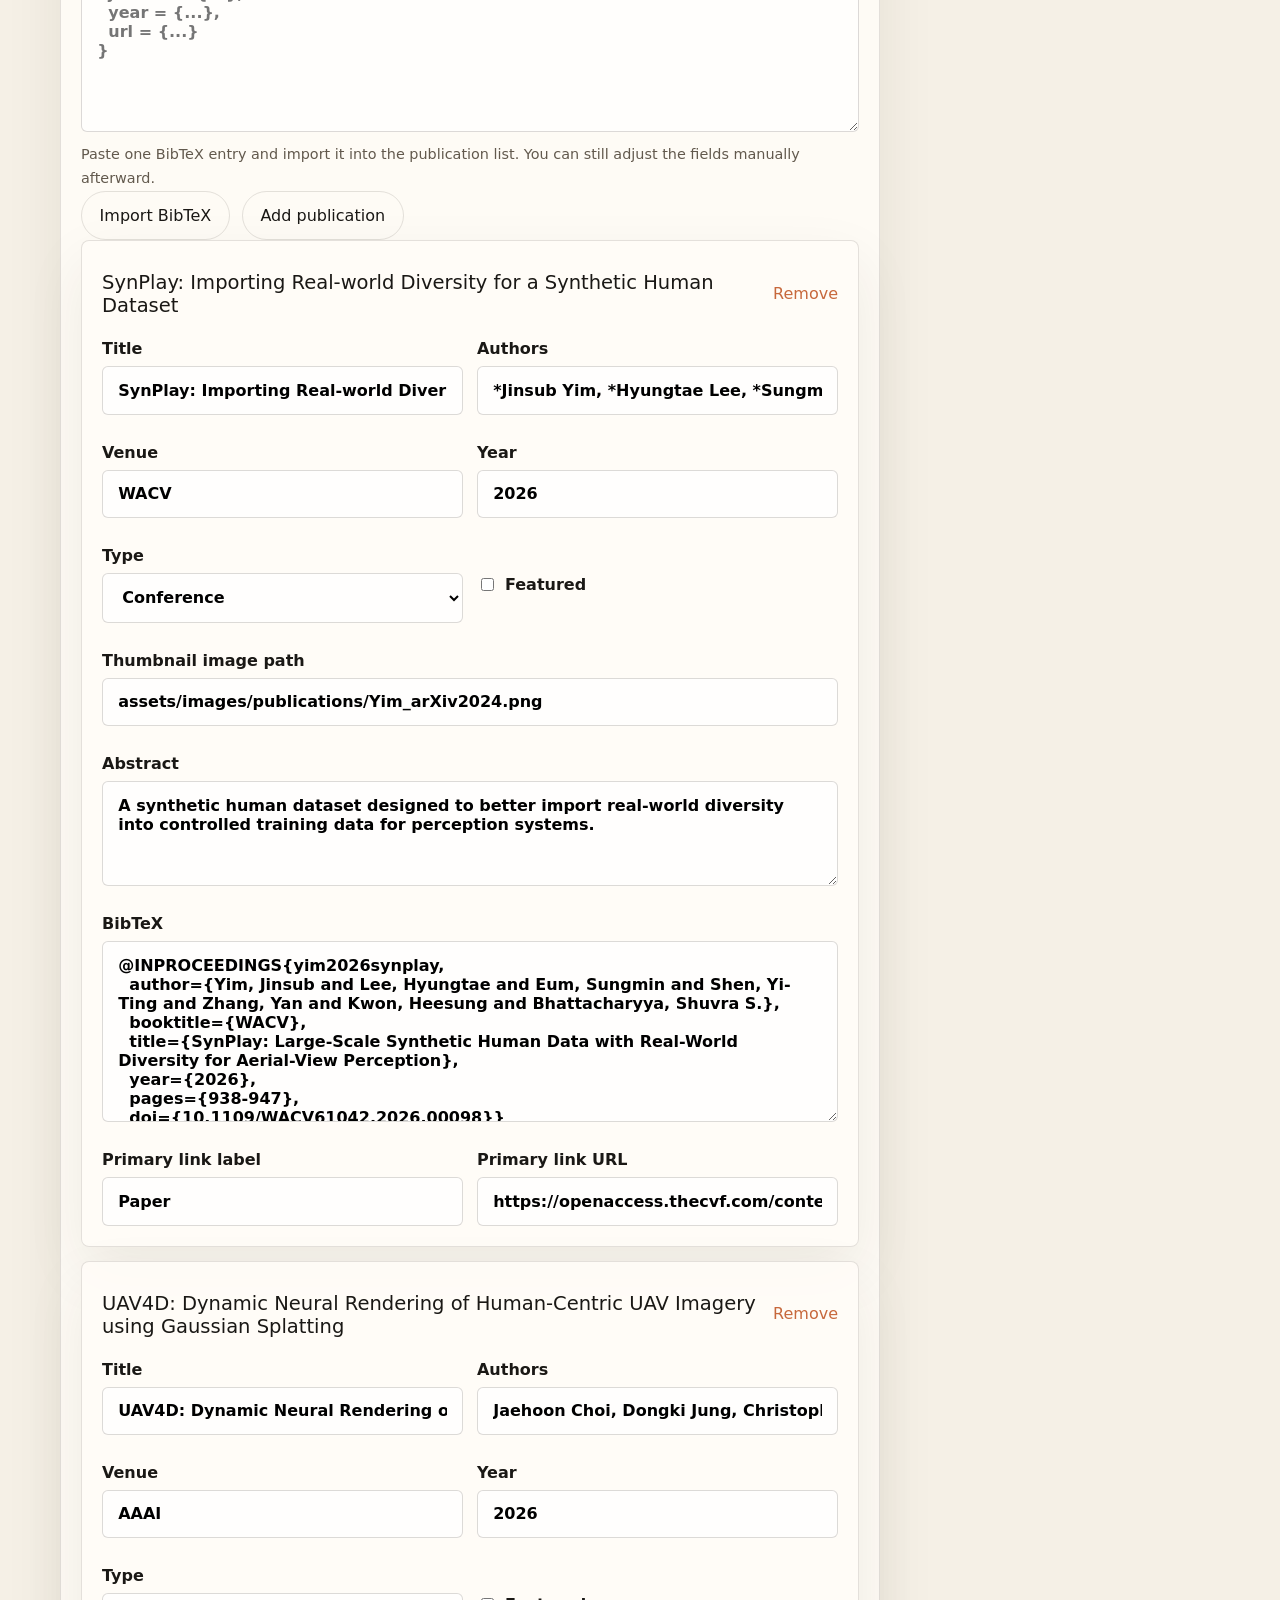
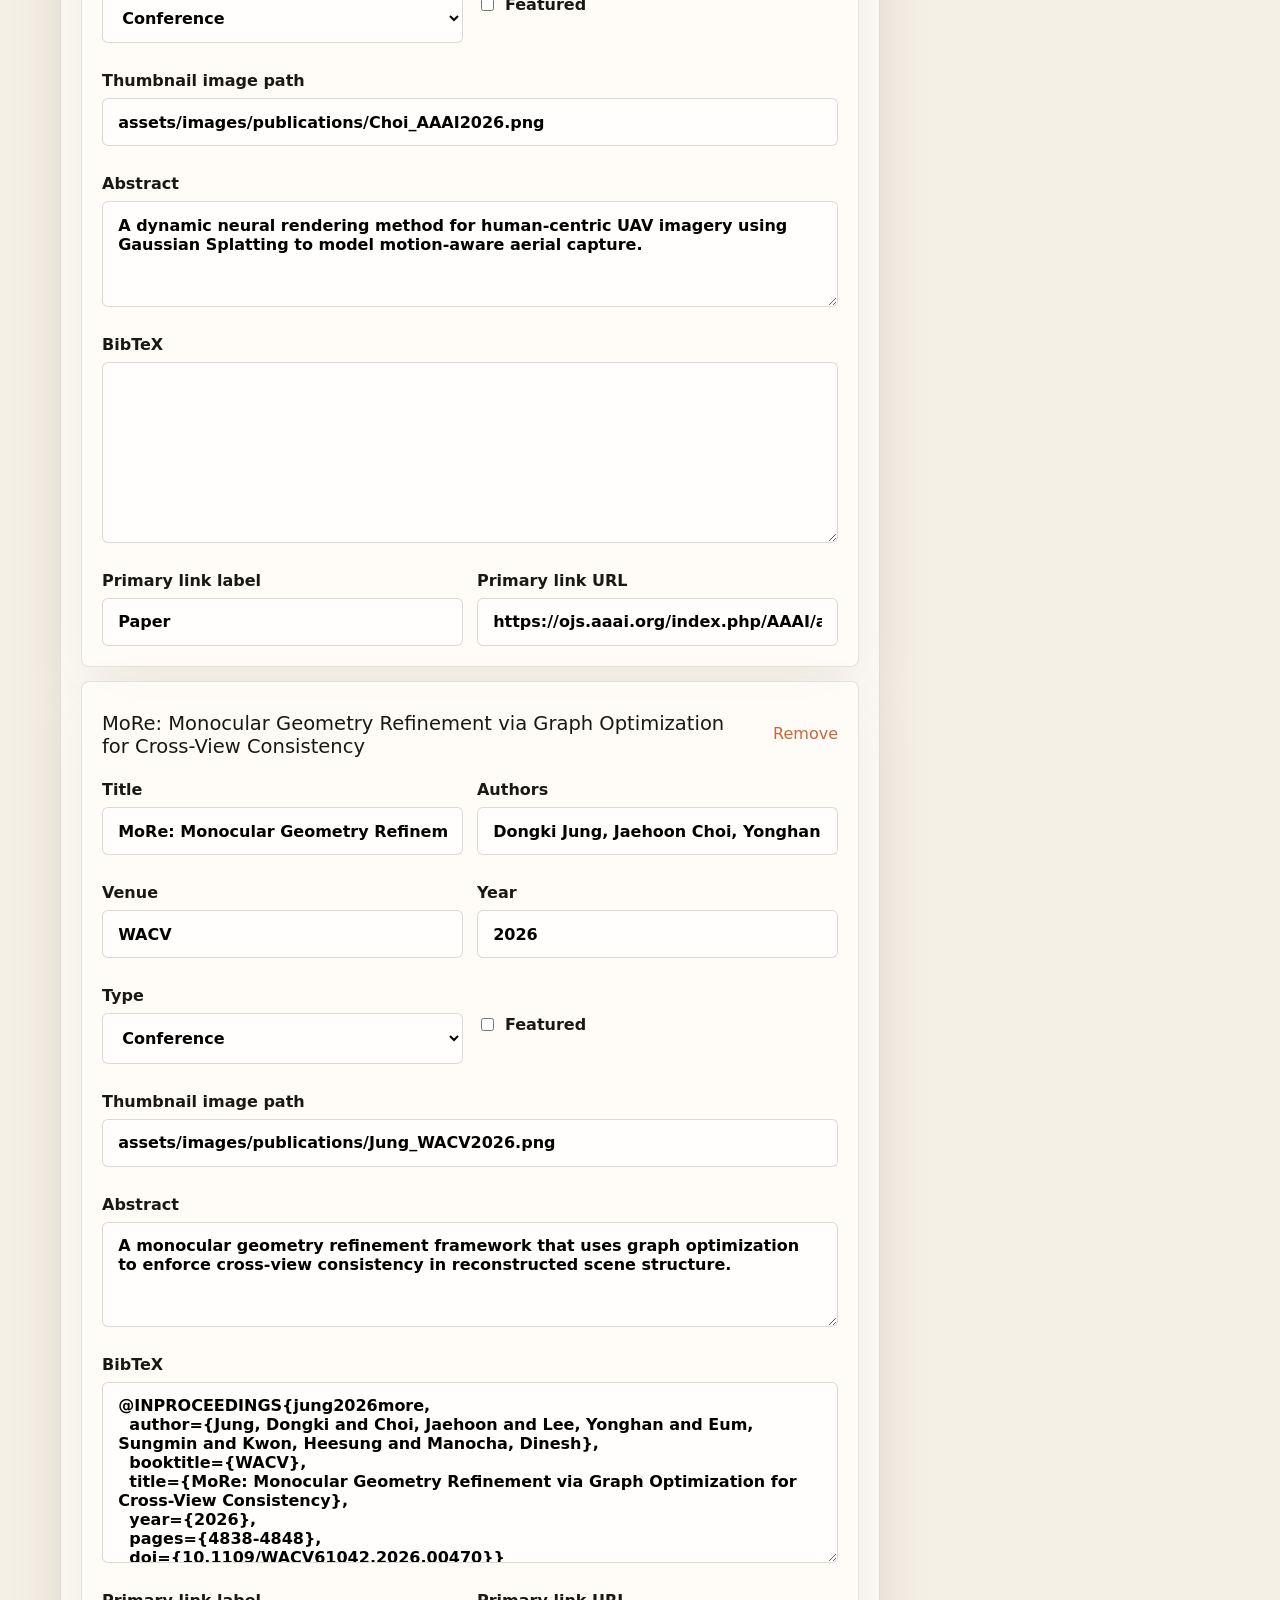
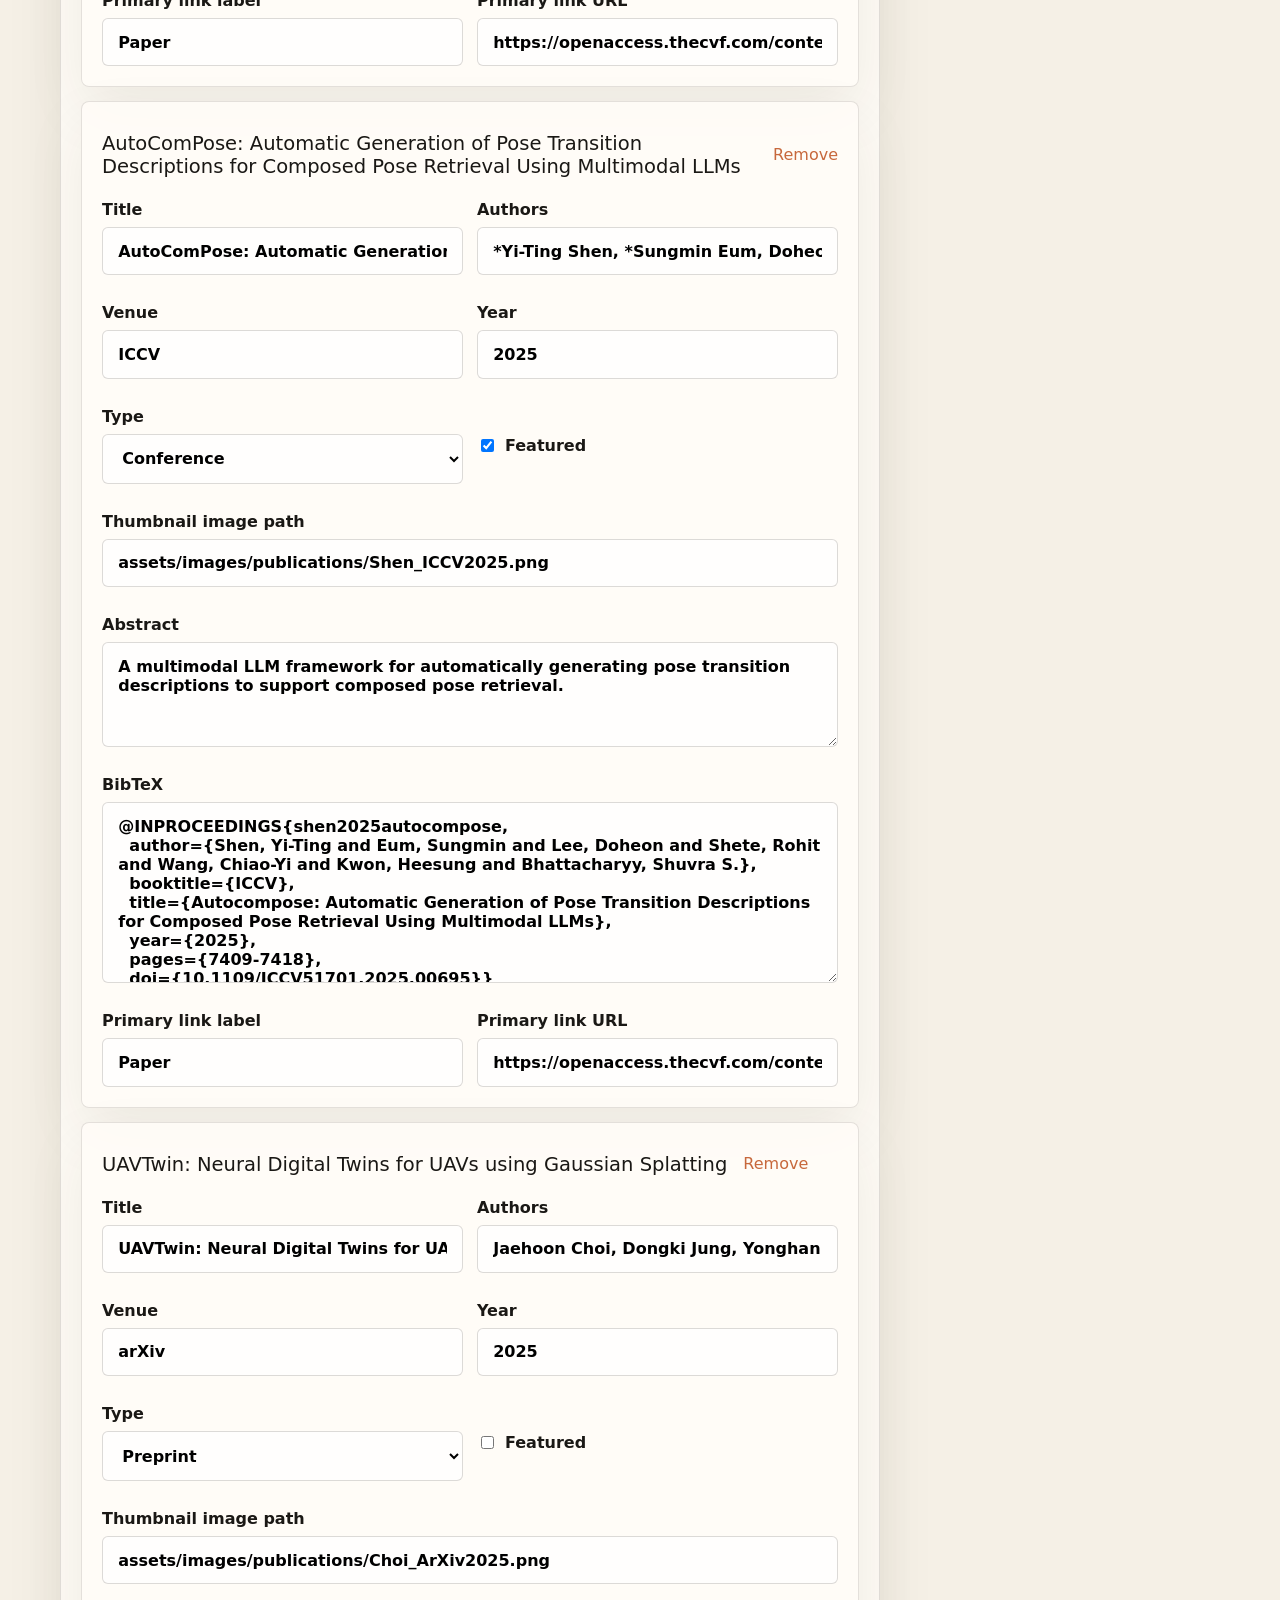
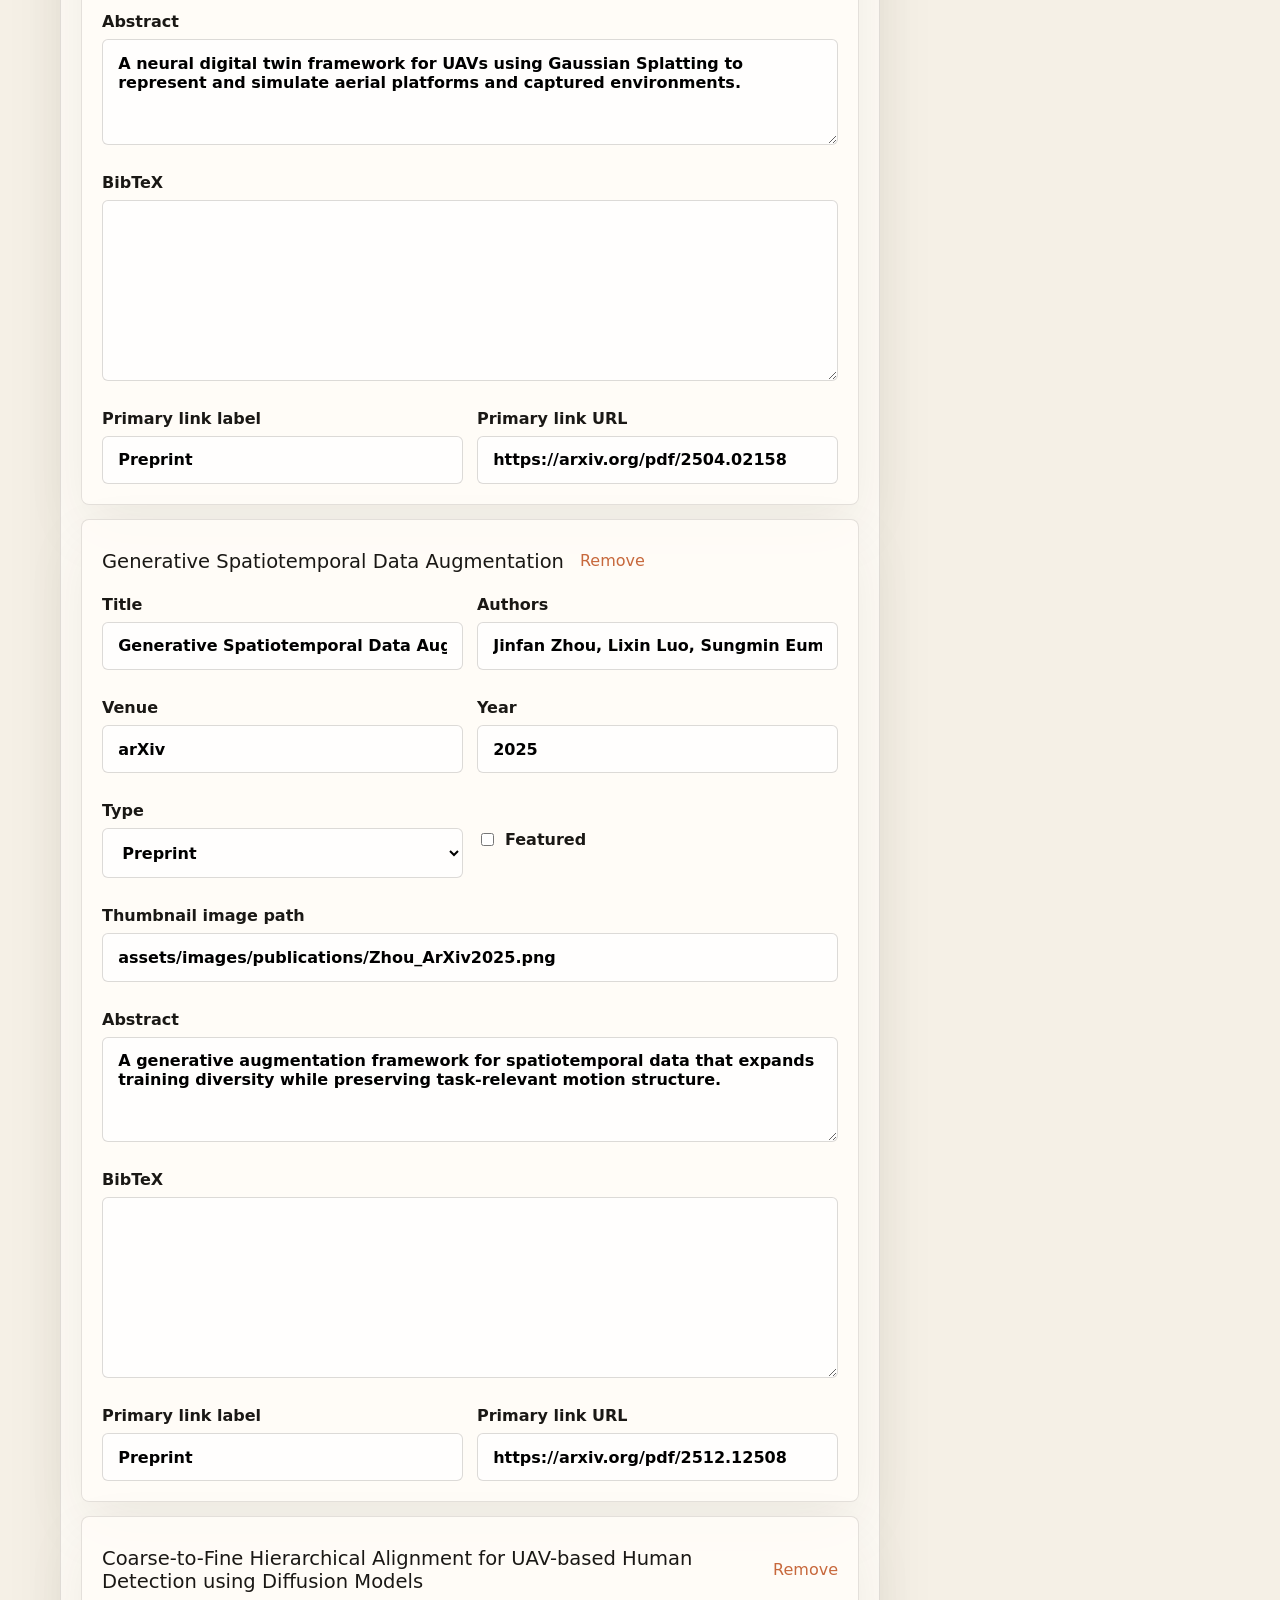
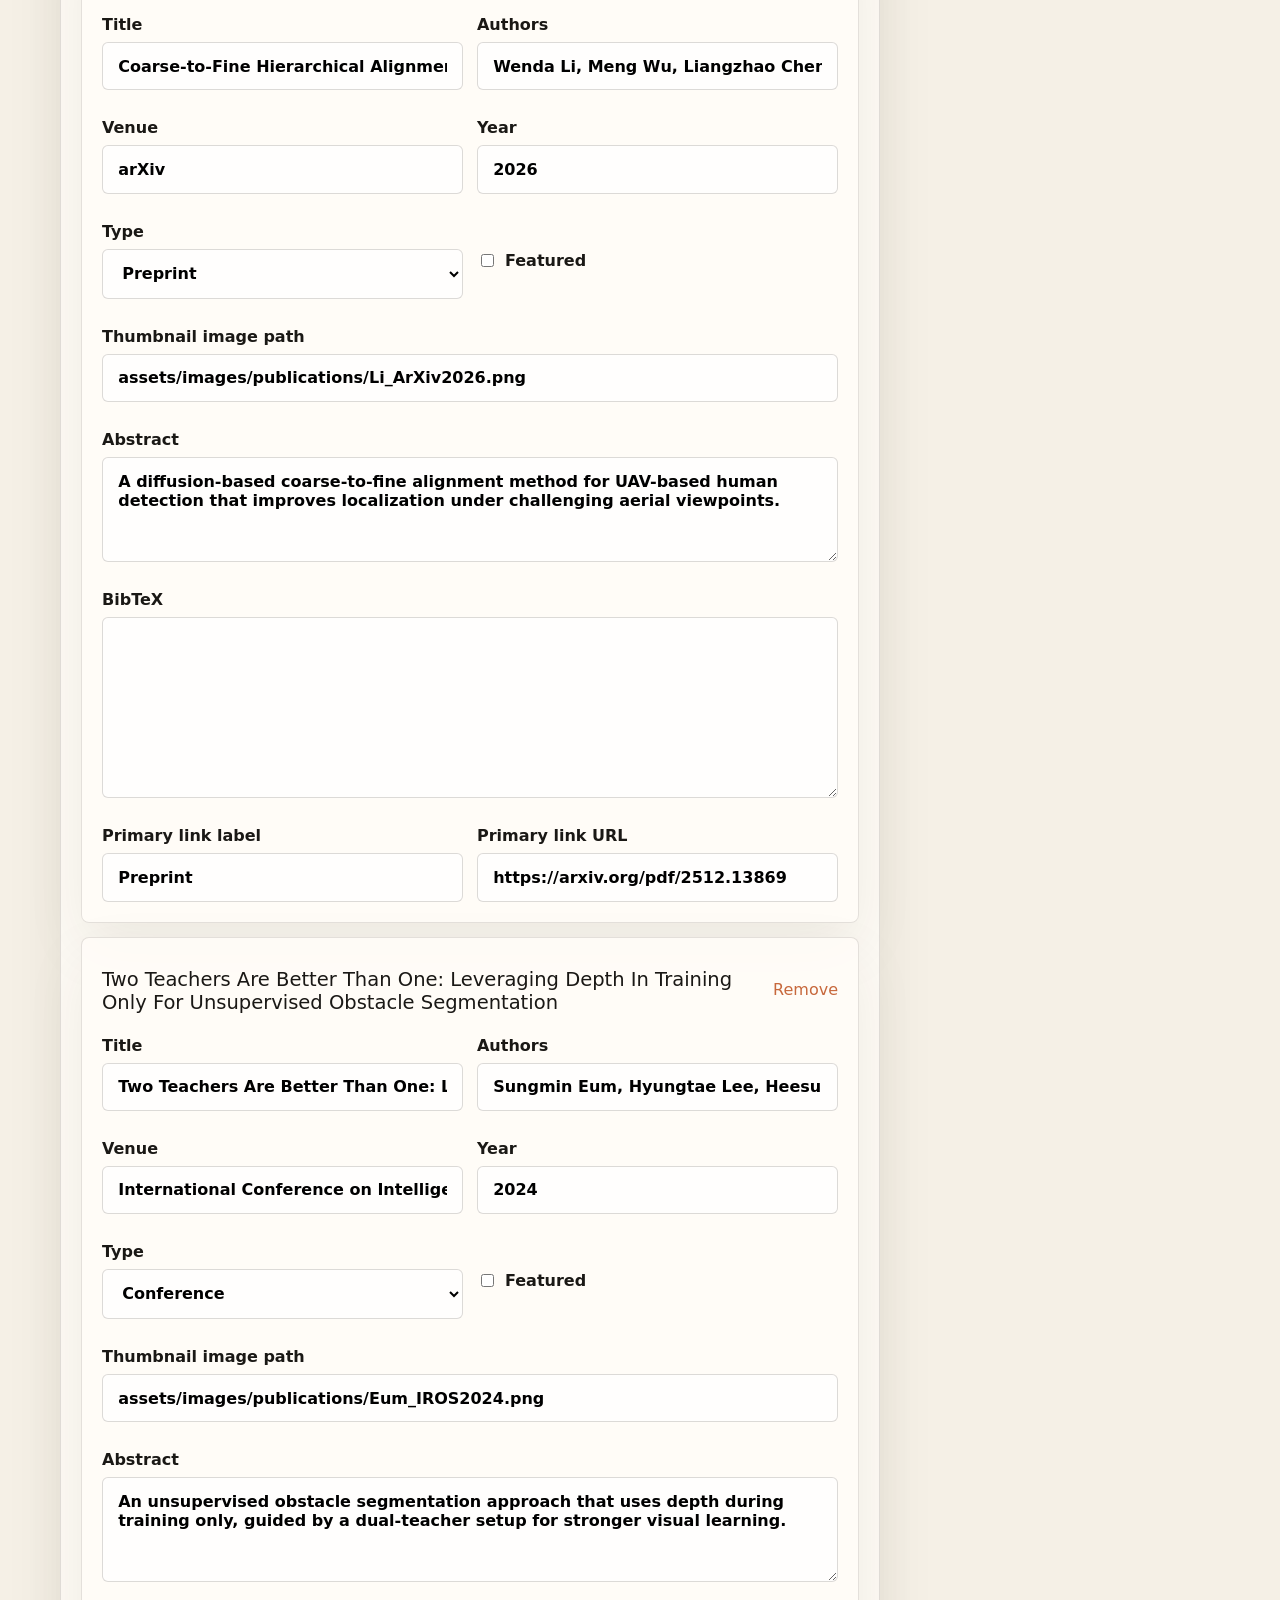
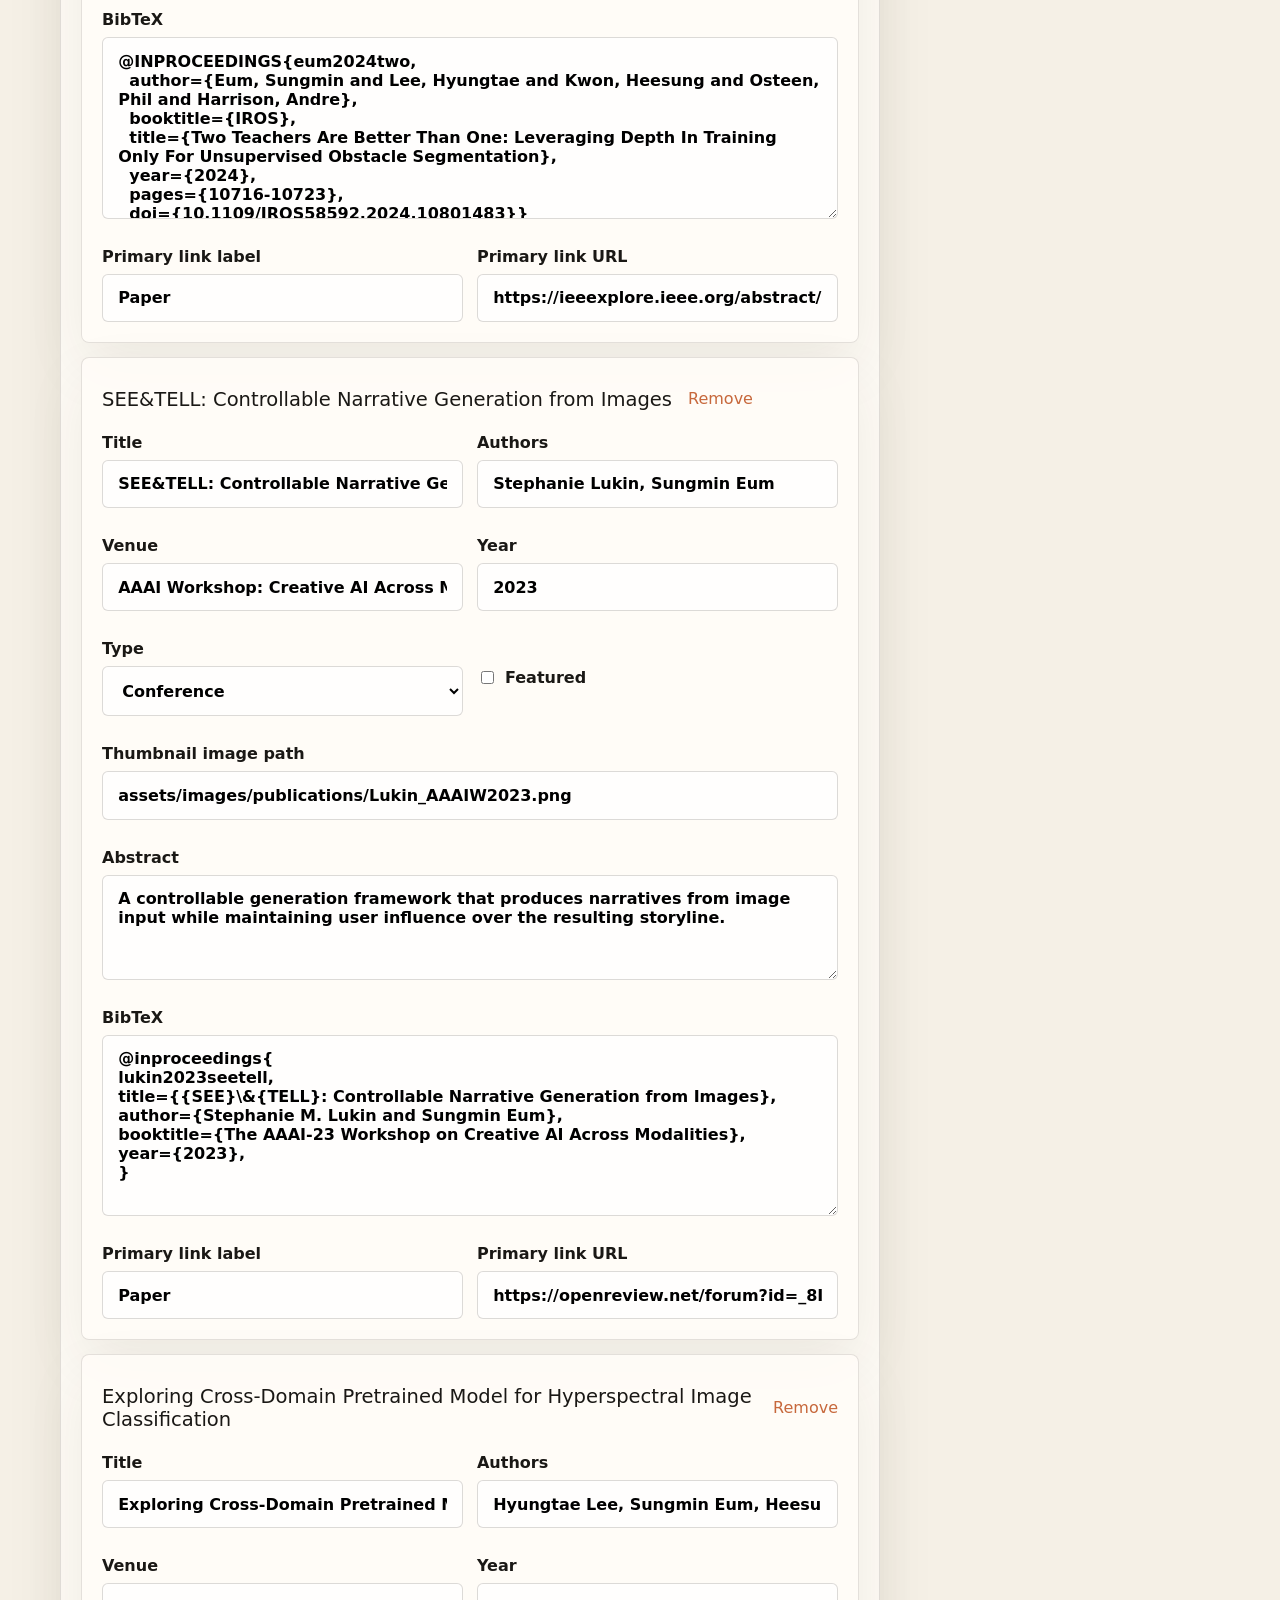
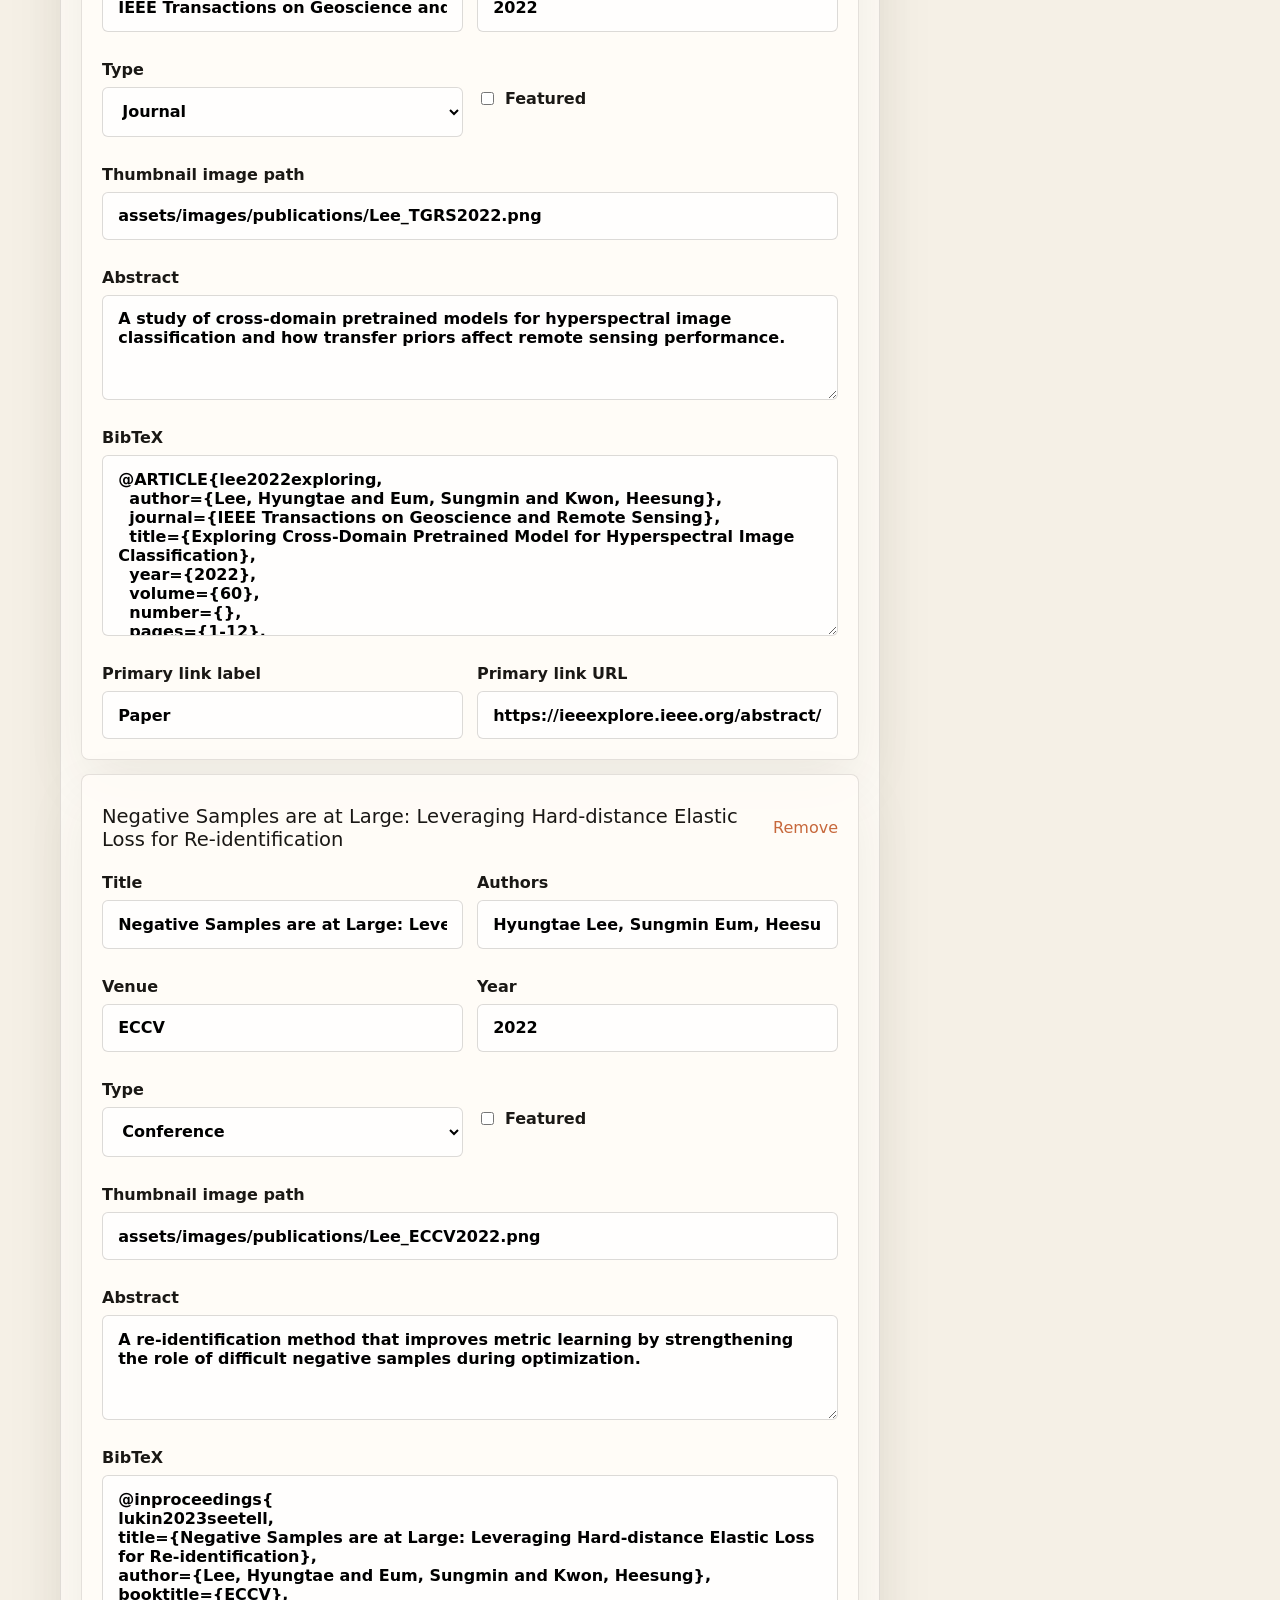
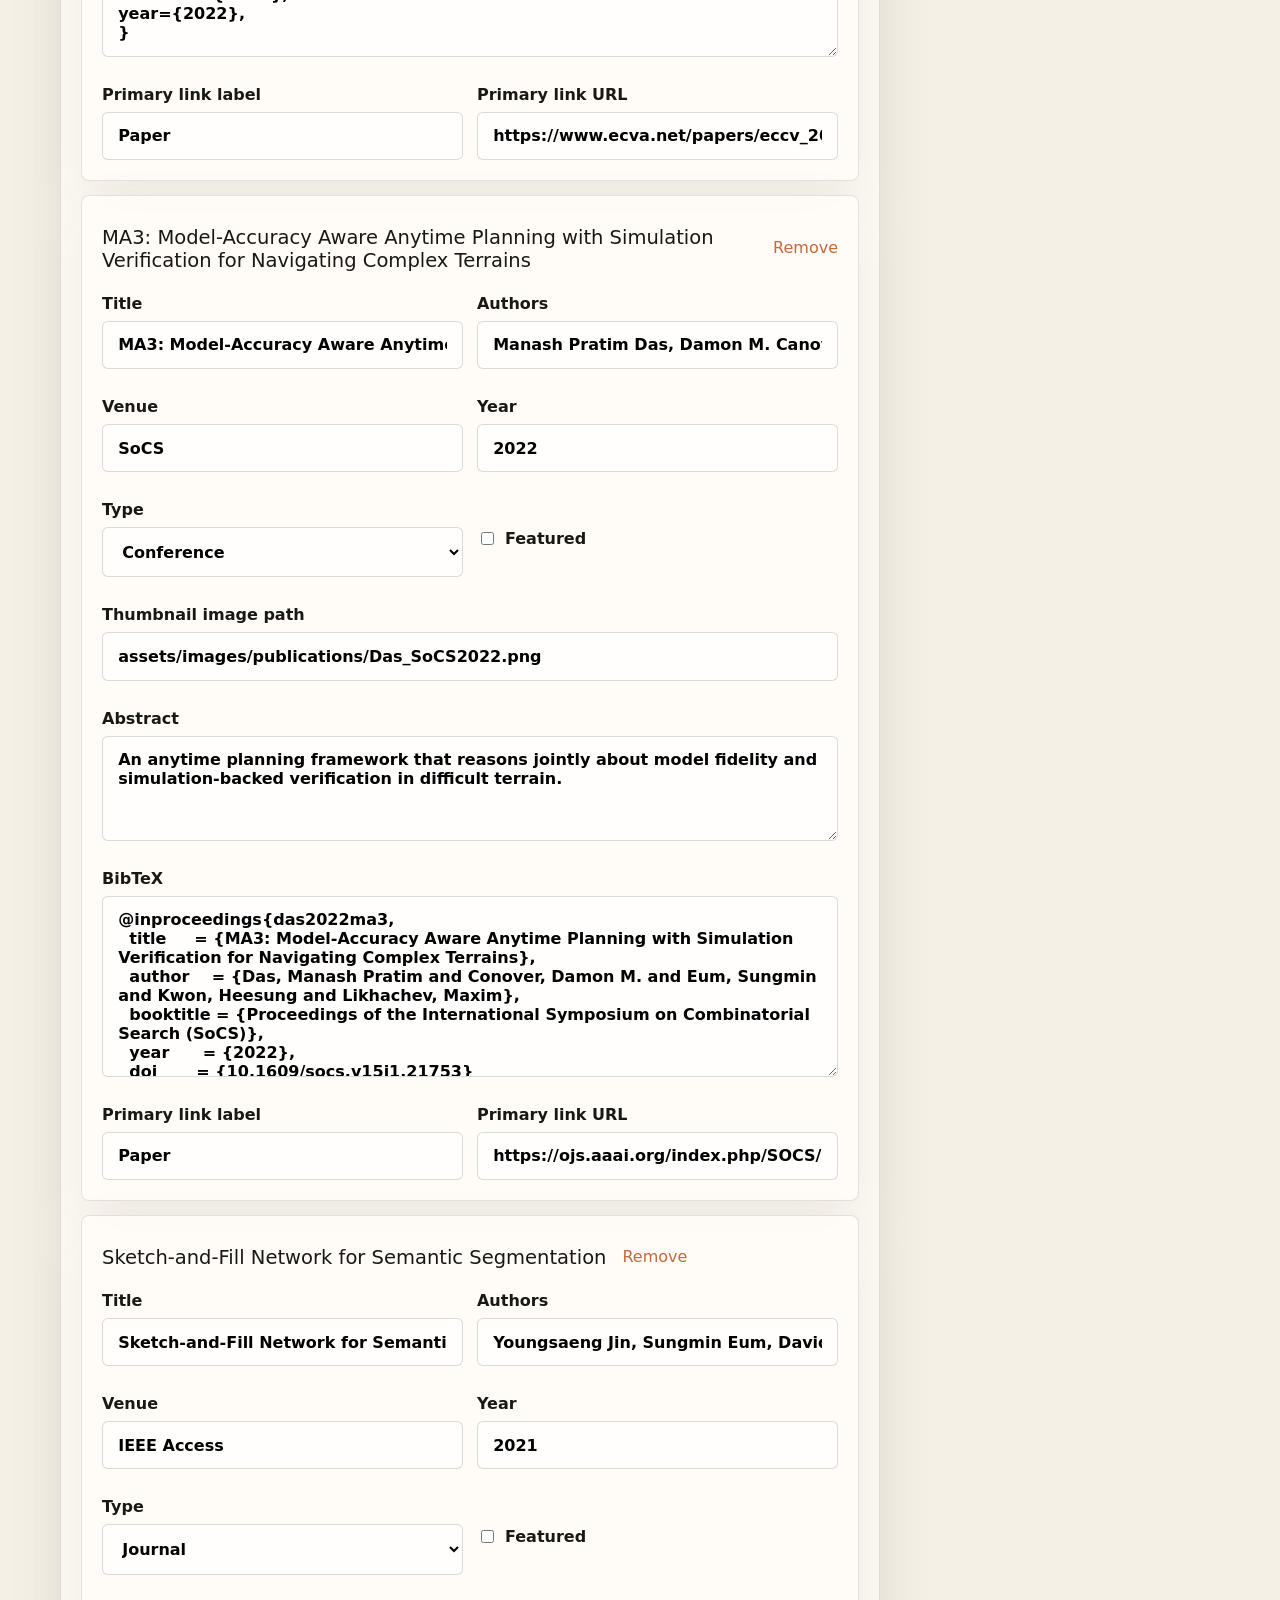
==== commit 73f63f71: "updated bibtex" ====
--- a/admin/index.html
+++ b/admin/index.html
@@ -186,6 +186,7 @@
           <label class="checkbox-row"><input data-field="featured" type="checkbox" /> Featured</label>
           <label class="full-span">Thumbnail image path<input data-field="image" type="text" /></label>
           <label class="full-span">Abstract<textarea data-field="abstract" rows="4"></textarea></label>
+          <label class="full-span">BibTeX<textarea data-field="bibtex" rows="8"></textarea></label>
           <label>Primary link label<input data-field="linkLabel" type="text" /></label>
           <label>Primary link URL<input data-field="linkUrl" type="text" /></label>
         </div>
--- a/assets/css/styles.css
+++ b/assets/css/styles.css
@@ -75,8 +75,8 @@
 h1,
 h2,
 h3 {
-  font-family: 'Iowan Old Style', 'Palatino Linotype', 'Book Antiqua', Palatino, 'Times New Roman', serif;
-  font-weight: 400;
+  font-family: Inter, ui-sans-serif, system-ui, -apple-system, BlinkMacSystemFont, 'Segoe UI', sans-serif;
+  font-weight: 600;
 }
 
 .main-nav,
@@ -115,8 +115,9 @@
 }
 
 .hero-copy h1 {
-  font-size: clamp(2.5rem, 5vw, 4.2rem);
-  line-height: 0.98;
+  font-size: clamp(1.8rem, 3.3vw, 2.6rem);
+  font-weight: 400;
+  line-height: 1.02;
   margin: 8px 0 12px;
   max-width: 12ch;
 }
@@ -360,8 +361,10 @@
 .publication-title,
 .gallery-card h3,
 .editor-item-head h3 {
+  font-family: Inter, ui-sans-serif, system-ui, -apple-system, BlinkMacSystemFont, 'Segoe UI', sans-serif;
   margin: 10px 0 8px;
-  font-size: 1.35rem;
+  font-size: 1.22rem;
+  font-weight: 400;
 }
 
 .publication-list,
@@ -425,11 +428,12 @@
 .venue-line {
   color: var(--accent);
   font-size: 0.84rem;
-  font-weight: 600;
+  font-weight: 500;
 }
 
 .publication-venue {
   color: var(--accent);
+  font-weight: 500;
 }
 
 .publication-authors {
@@ -441,8 +445,8 @@
 }
 
 .author-highlight {
-  color: var(--ink);
-  font-weight: 700;
+  color: rgba(26, 24, 21, 0.86);
+  font-weight: 500;
   letter-spacing: 0;
 }
 
@@ -461,6 +465,55 @@
 
 .publication-links a {
   color: var(--accent);
+}
+
+.bibtex-link {
+  padding: 0;
+  border: 0;
+  background: none;
+  color: var(--accent);
+  font: inherit;
+  cursor: pointer;
+}
+
+.bibtex-modal {
+  width: min(680px, calc(100vw - 32px));
+  border: 1px solid var(--line);
+  border-radius: var(--radius);
+  padding: 18px;
+  background: var(--paper-strong);
+  box-shadow: var(--shadow);
+}
+
+.bibtex-modal::backdrop {
+  background: rgba(26, 24, 21, 0.28);
+}
+
+.bibtex-modal-head,
+.bibtex-actions {
+  display: flex;
+  align-items: center;
+  justify-content: space-between;
+  gap: 12px;
+}
+
+.bibtex-modal-head h3 {
+  margin: 0;
+  font-size: 1rem;
+  font-weight: 500;
+}
+
+.bibtex-content {
+  margin: 16px 0;
+  padding: 14px;
+  border-radius: 6px;
+  border: 1px solid var(--line);
+  background: rgba(255, 255, 255, 0.64);
+  color: var(--muted);
+  font-size: 0.92rem;
+  line-height: 1.6;
+  overflow-x: auto;
+  white-space: pre-wrap;
 }
 
 .gallery-header,
